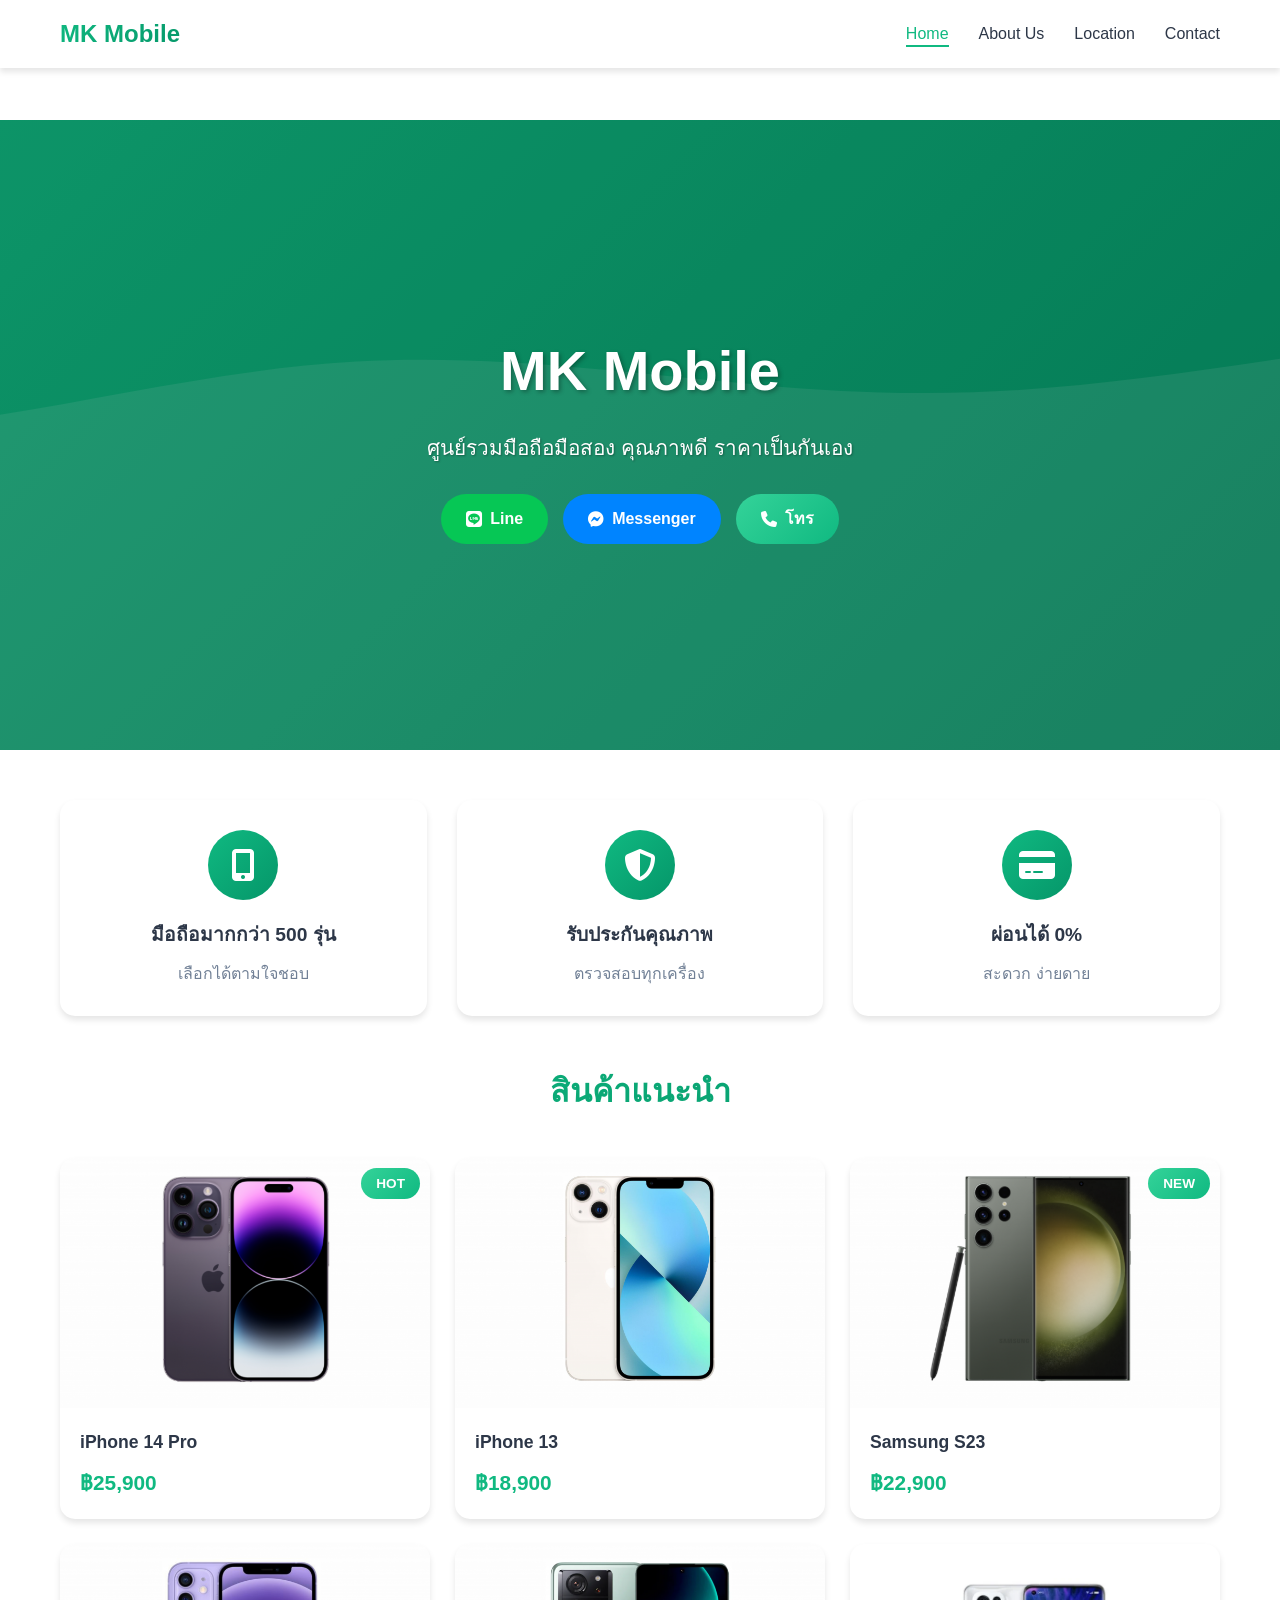
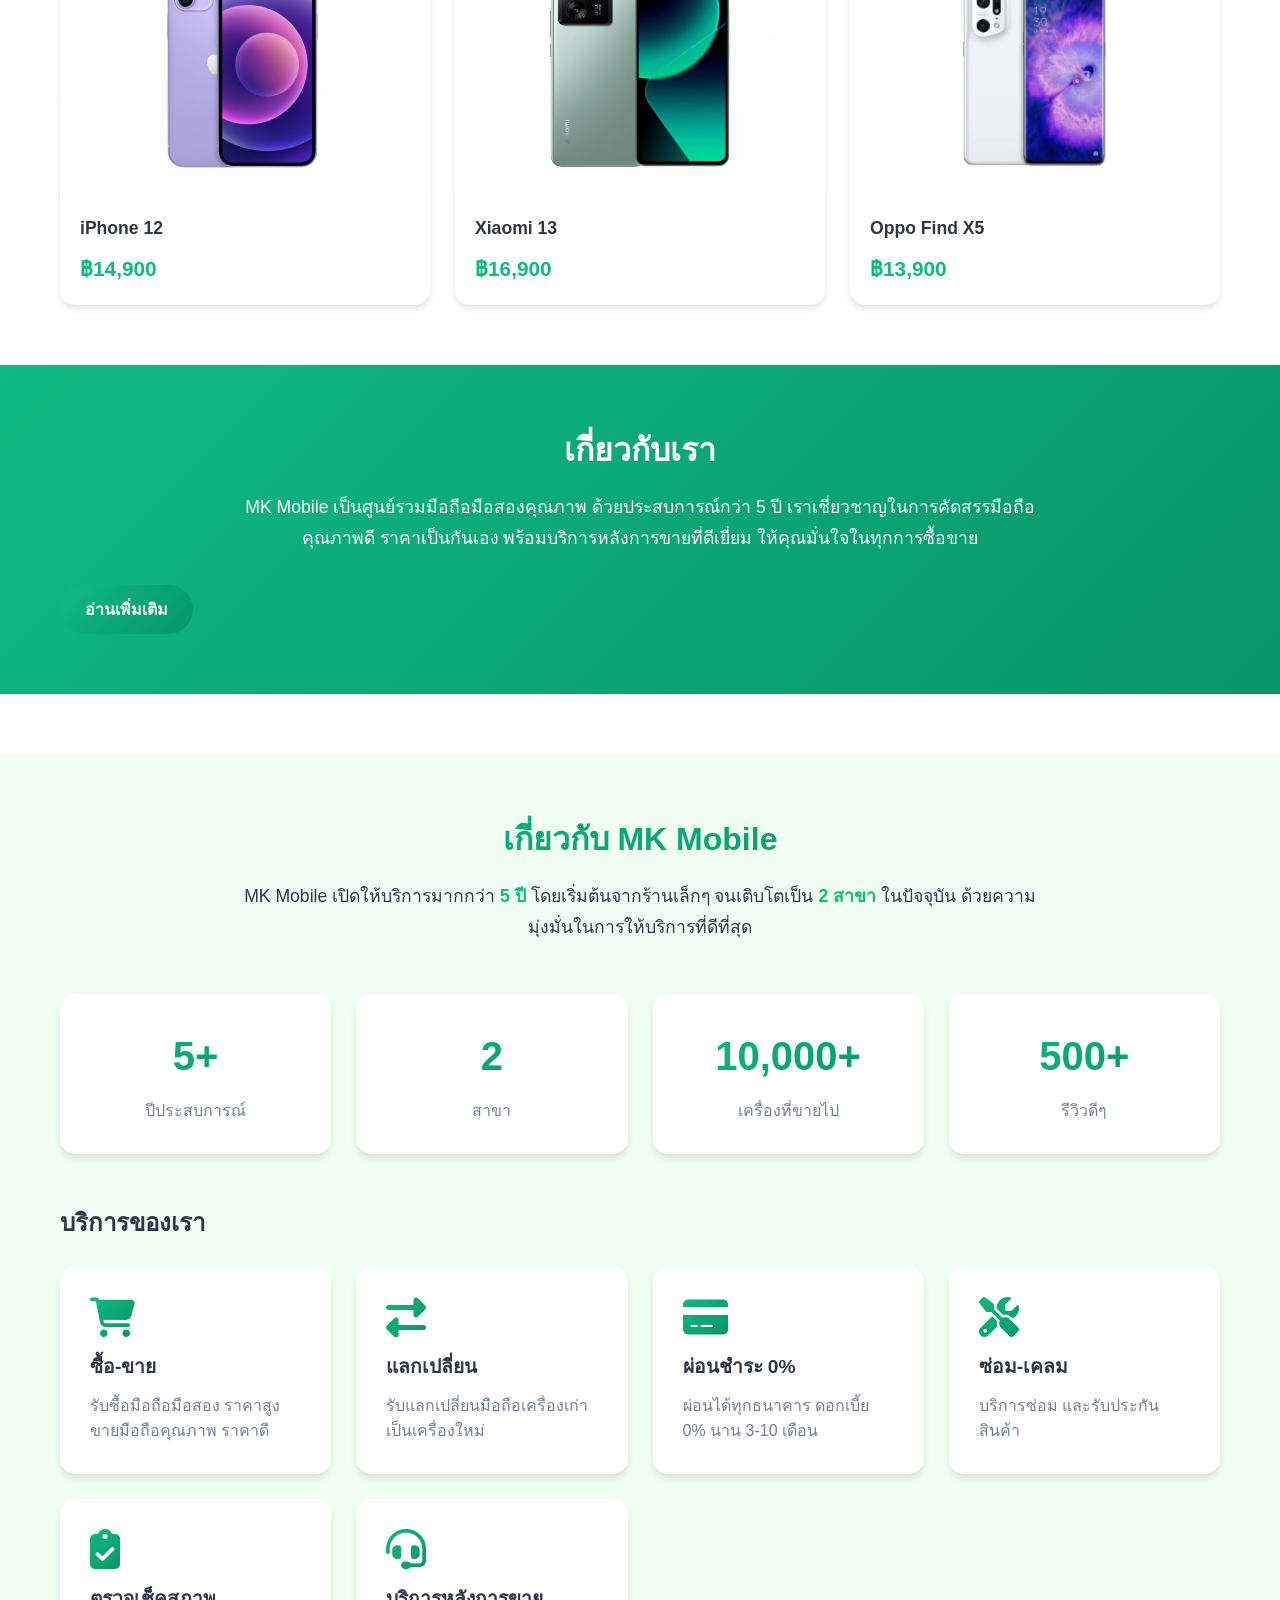
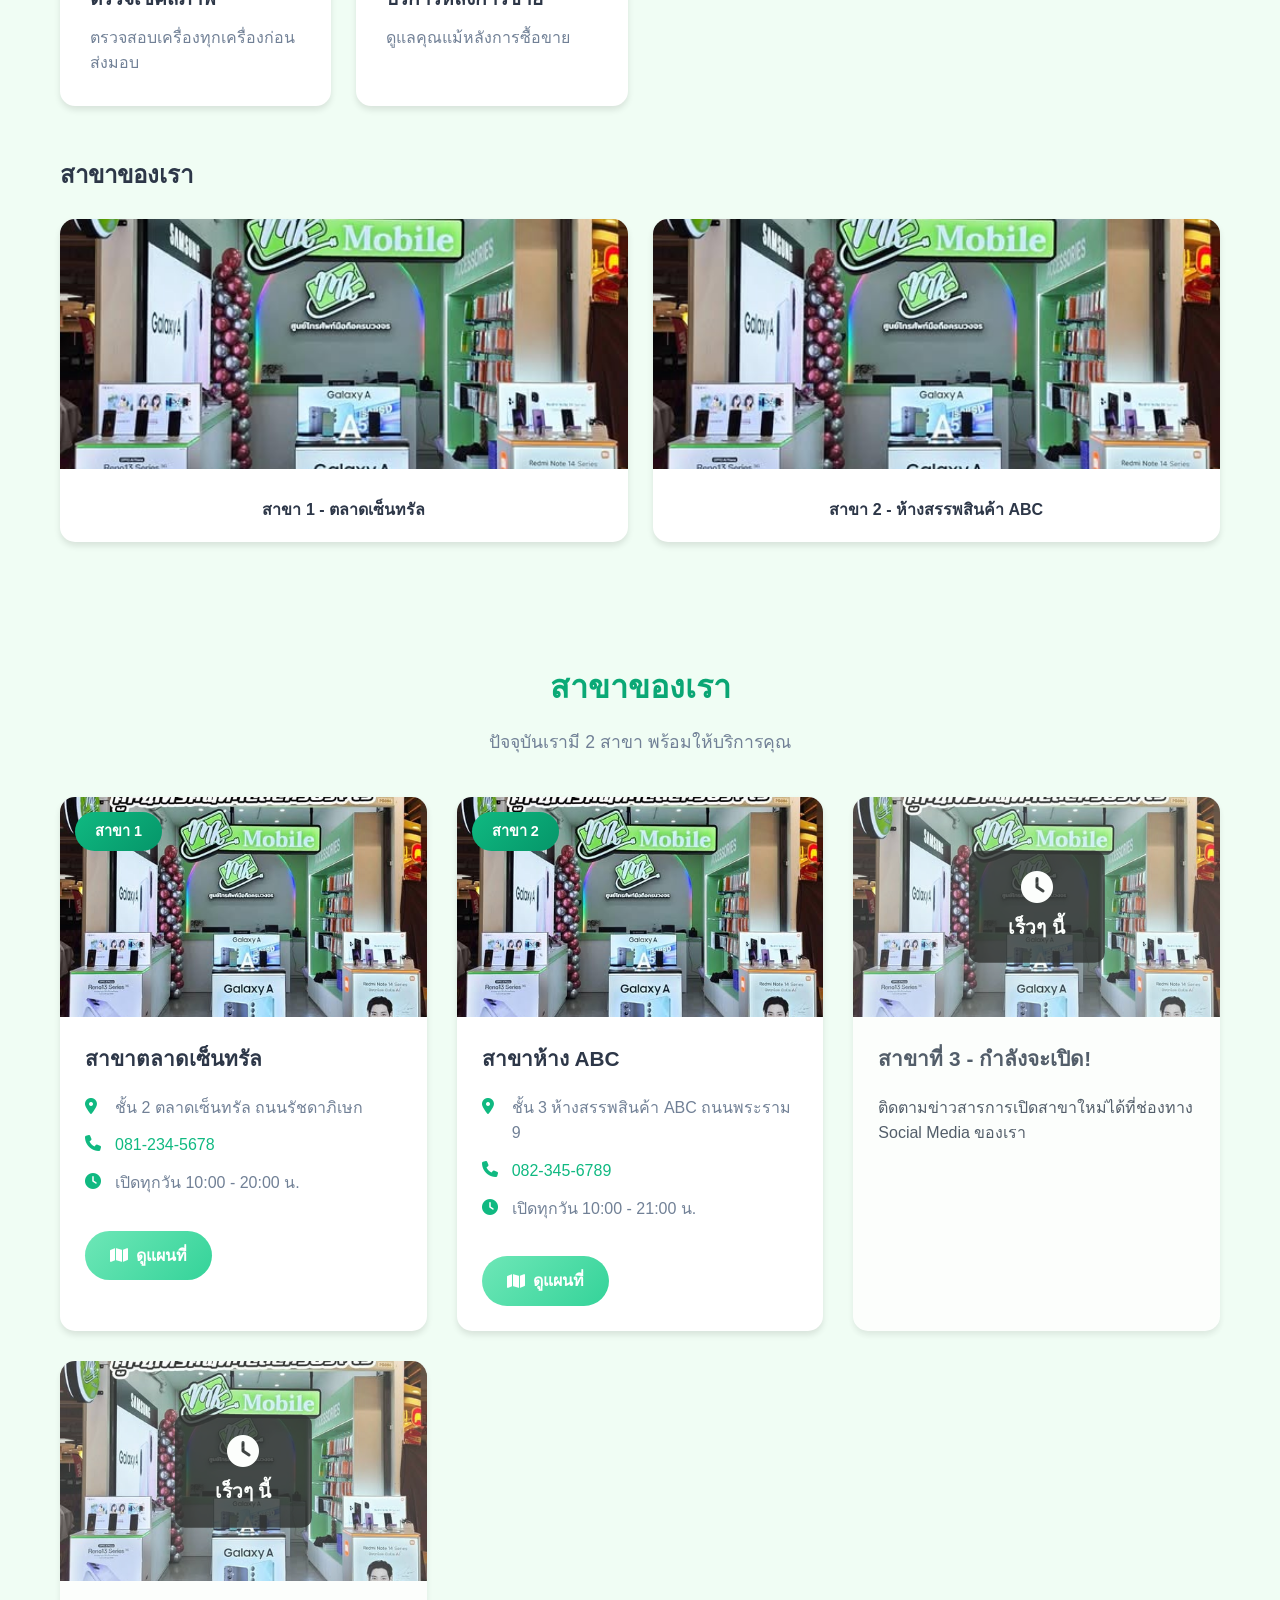
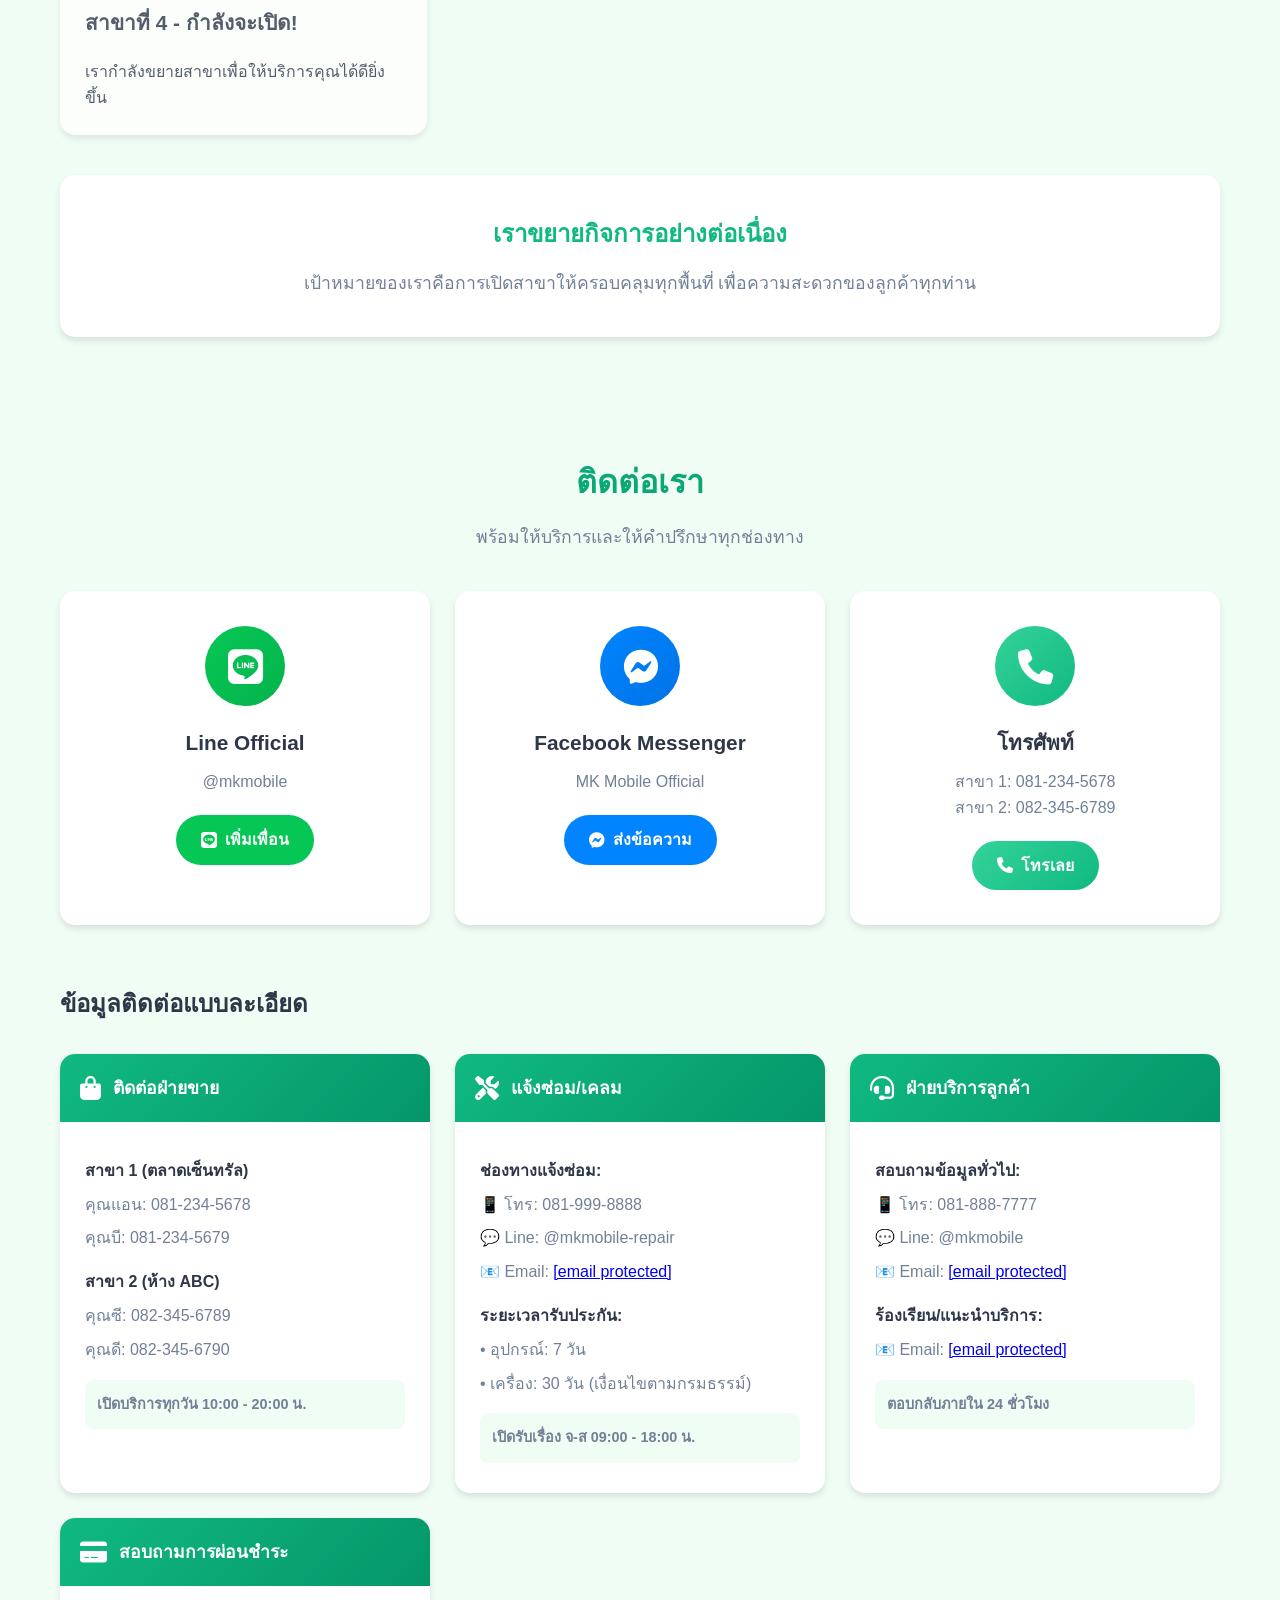
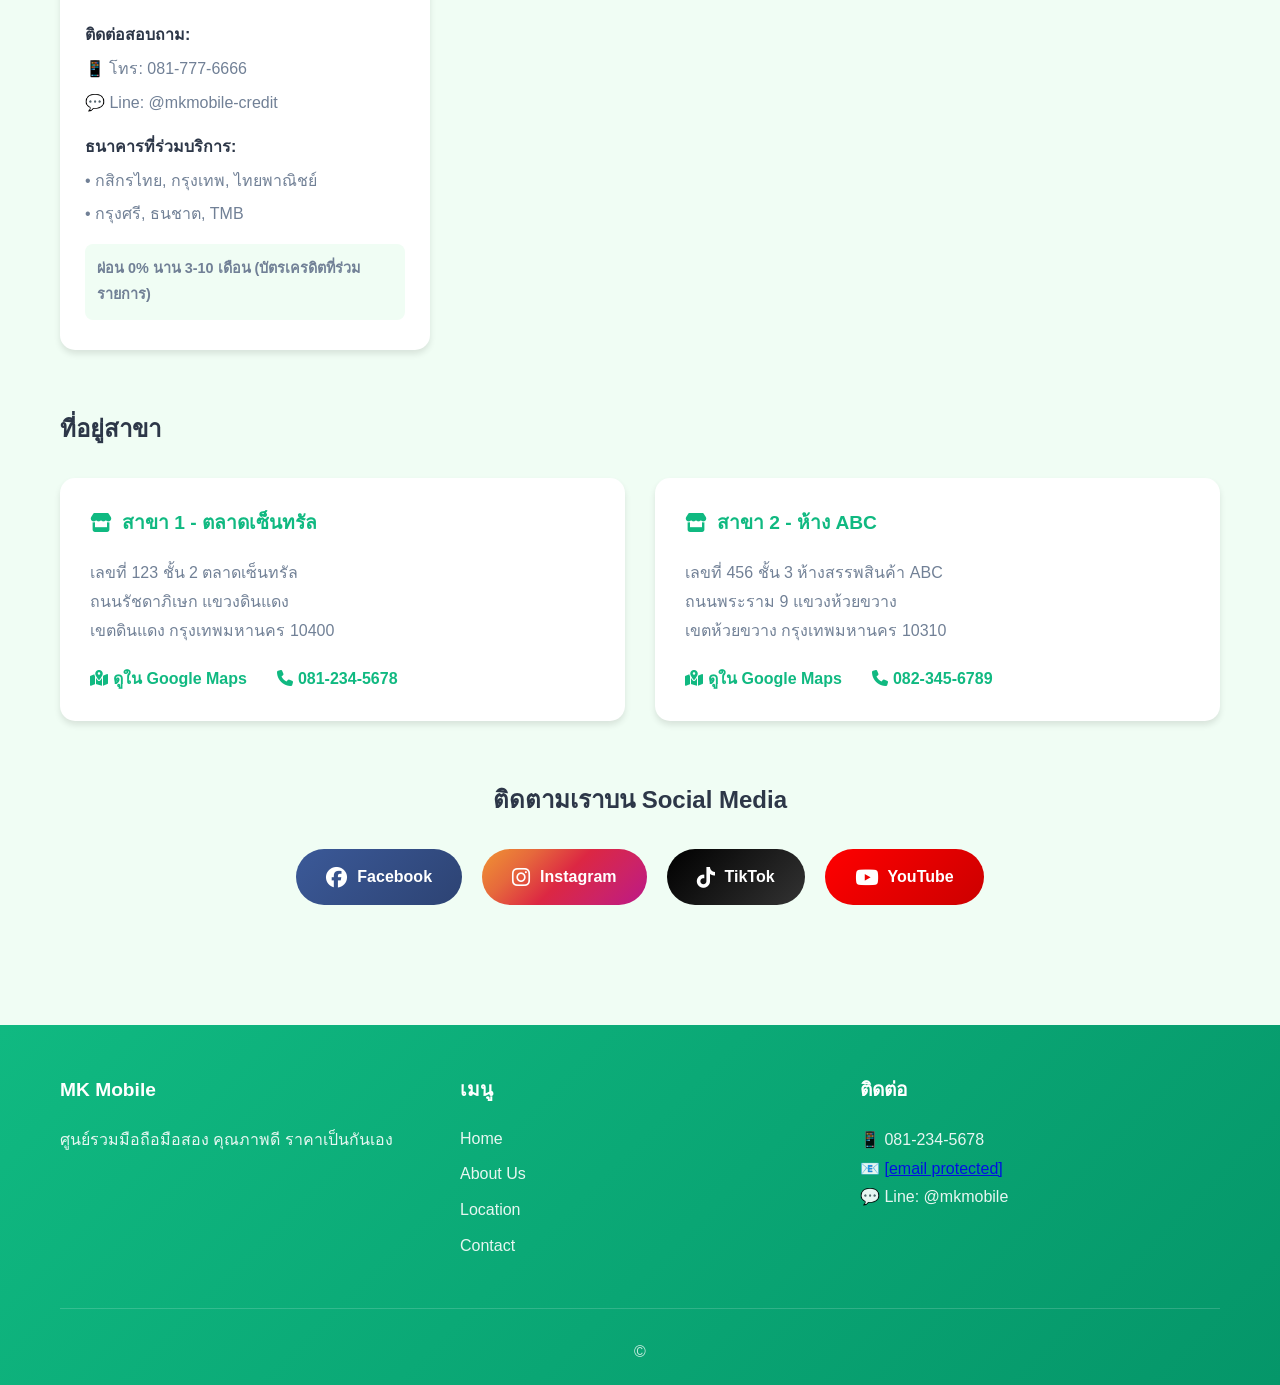
==== index.html @ 74c17a9c "2" ====
<!doctype html>
<html lang="th">
  <head>
    <meta charset="UTF-8" />
    <meta name="viewport" content="width=device-width, initial-scale=1.0" />
    <title>MK Mobile - ศูนย์รวมมือถือมือสอง</title>
    <link rel="stylesheet" href="style.css" />
    <link
      rel="stylesheet"
      href="https://cdnjs.cloudflare.com/ajax/libs/font-awesome/6.4.0/css/all.min.css"
    />
  </head>
  <body>
    <!-- Navigation -->
    <nav class="navbar">
      <div class="nav-container">
        <div class="logo">MK Mobile</div>
        <button class="nav-toggle" id="navToggle">
          <span></span>
          <span></span>
          <span></span>
        </button>
        <ul class="nav-menu" id="navMenu">
          <li><a href="#home" class="nav-link active">Home</a></li>
          <li><a href="#about" class="nav-link">About Us</a></li>
          <li><a href="#location" class="nav-link">Location</a></li>
          <li><a href="#contact" class="nav-link">Contact</a></li>
        </ul>
      </div>
    </nav>

    <!-- Home Section -->
    <section id="home" class="section home-section">
      <!-- Hero Banner -->
      <div class="hero-banner">
        <div class="hero-overlay"></div>
        <div class="hero-content">
          <h1 class="hero-title">MK Mobile</h1>
          <p class="hero-subtitle">
            ศูนย์รวมมือถือมือสอง คุณภาพดี ราคาเป็นกันเอง
          </p>
          <div class="hero-buttons">
            <a
              href="https://line.me/ti/p/~yourid"
              class="btn btn-line"
              target="_blank"
            >
              <i class="fab fa-line"></i> Line
            </a>
            <a
              href="https://m.me/yourpage"
              class="btn btn-messenger"
              target="_blank"
            >
              <i class="fab fa-facebook-messenger"></i> Messenger
            </a>
            <a href="tel:0812345678" class="btn btn-phone">
              <i class="fas fa-phone"></i> โทร
            </a>
          </div>
        </div>
      </div>

      <!-- Store Highlights -->
      <div class="container">
        <div class="store-highlights">
          <div class="highlight-card">
            <div class="highlight-icon">
              <i class="fas fa-mobile-alt"></i>
            </div>
            <h3>มือถือมากกว่า 500 รุ่น</h3>
            <p>เลือกได้ตามใจชอบ</p>
          </div>
          <div class="highlight-card">
            <div class="highlight-icon">
              <i class="fas fa-shield-alt"></i>
            </div>
            <h3>รับประกันคุณภาพ</h3>
            <p>ตรวจสอบทุกเครื่อง</p>
          </div>
          <div class="highlight-card">
            <div class="highlight-icon">
              <i class="fas fa-credit-card"></i>
            </div>
            <h3>ผ่อนได้ 0%</h3>
            <p>สะดวก ง่ายดาย</p>
          </div>
        </div>
      </div>

      <!-- Products Showcase -->
      <div class="container">
        <h2 class="section-title">สินค้าแนะนำ</h2>
        <div class="products-grid">
          <div class="product-card">
            <div class="product-image">
              <img src="./img/14pro.png" alt="iPhone 14 Pro" />
              <span class="product-badge">HOT</span>
            </div>
            <div class="product-info">
              <h3>iPhone 14 Pro</h3>
              <p class="product-price">฿25,900</p>
            </div>
          </div>
          <div class="product-card">
            <div class="product-image">
              <img src="./img/iphone13.png" alt="iPhone 13" />
            </div>
            <div class="product-info">
              <h3>iPhone 13</h3>
              <p class="product-price">฿18,900</p>
            </div>
          </div>
          <div class="product-card">
            <div class="product-image">
              <img src="./img/s23.png" alt="Samsung S23" />
              <span class="product-badge">NEW</span>
            </div>
            <div class="product-info">
              <h3>Samsung S23</h3>
              <p class="product-price">฿22,900</p>
            </div>
          </div>
          <div class="product-card">
            <div class="product-image">
              <img src="./img/iphone12.png" alt="iPhone 12" />
            </div>
            <div class="product-info">
              <h3>iPhone 12</h3>
              <p class="product-price">฿14,900</p>
            </div>
          </div>
          <div class="product-card">
            <div class="product-image">
              <img src="./img/x13.png" alt="Xiaomi 13" />
            </div>
            <div class="product-info">
              <h3>Xiaomi 13</h3>
              <p class="product-price">฿16,900</p>
            </div>
          </div>
          <div class="product-card">
            <div class="product-image">
              <img src="./img/oppo.jpg" alt="Oppo Find X5" />
            </div>
            <div class="product-info">
              <h3>Oppo Find X5</h3>
              <p class="product-price">฿13,900</p>
            </div>
          </div>
        </div>
      </div>

      <!-- About Preview -->
      <div class="about-preview">
        <div class="container">
          <h2 class="section-title">เกี่ยวกับเรา</h2>
          <p class="about-preview-text">
            MK Mobile เป็นศูนย์รวมมือถือมือสองคุณภาพ ด้วยประสบการณ์กว่า 5 ปี
            เราเชี่ยวชาญในการคัดสรรมือถือคุณภาพดี ราคาเป็นกันเอง
            พร้อมบริการหลังการขายที่ดีเยี่ยม ให้คุณมั่นใจในทุกการซื้อขาย
          </p>
          <a href="#about" class="btn btn-primary">อ่านเพิ่มเติม</a>
        </div>
      </div>
    </section>

    <!-- About Us Section -->
    <section id="about" class="section about-section">
      <div class="container">
        <h2 class="section-title">เกี่ยวกับ MK Mobile</h2>

        <div class="about-intro">
          <p>
            MK Mobile เปิดให้บริการมากกว่า
            <strong>5 ปี</strong> โดยเริ่มต้นจากร้านเล็กๆ จนเติบโตเป็น
            <strong>2 สาขา</strong> ในปัจจุบัน
            ด้วยความมุ่งมั่นในการให้บริการที่ดีที่สุด
          </p>
        </div>

        <div class="stats-grid">
          <div class="stat-card">
            <div class="stat-number">5+</div>
            <div class="stat-label">ปีประสบการณ์</div>
          </div>
          <div class="stat-card">
            <div class="stat-number">2</div>
            <div class="stat-label">สาขา</div>
          </div>
          <div class="stat-card">
            <div class="stat-number">10,000+</div>
            <div class="stat-label">เครื่องที่ขายไป</div>
          </div>
          <div class="stat-card">
            <div class="stat-number">500+</div>
            <div class="stat-label">รีวิวดีๆ</div>
          </div>
        </div>

        <div class="services-section">
          <h3 class="subsection-title">บริการของเรา</h3>
          <div class="services-grid">
            <div class="service-card">
              <i class="fas fa-shopping-cart"></i>
              <h4>ซื้อ-ขาย</h4>
              <p>รับซื้อมือถือมือสอง ราคาสูง ขายมือถือคุณภาพ ราคาดี</p>
            </div>
            <div class="service-card">
              <i class="fas fa-exchange-alt"></i>
              <h4>แลกเปลี่ยน</h4>
              <p>รับแลกเปลี่ยนมือถือเครื่องเก่า เป็นเครื่องใหม่</p>
            </div>
            <div class="service-card">
              <i class="fas fa-credit-card"></i>
              <h4>ผ่อนชำระ 0%</h4>
              <p>ผ่อนได้ทุกธนาคาร ดอกเบี้ย 0% นาน 3-10 เดือน</p>
            </div>
            <div class="service-card">
              <i class="fas fa-tools"></i>
              <h4>ซ่อม-เคลม</h4>
              <p>บริการซ่อม และรับประกันสินค้า</p>
            </div>
            <div class="service-card">
              <i class="fas fa-clipboard-check"></i>
              <h4>ตรวจเช็คสภาพ</h4>
              <p>ตรวจสอบเครื่องทุกเครื่องก่อนส่งมอบ</p>
            </div>
            <div class="service-card">
              <i class="fas fa-headset"></i>
              <h4>บริการหลังการขาย</h4>
              <p>ดูแลคุณแม้หลังการซื้อขาย</p>
            </div>
          </div>
        </div>

        <div class="branch-preview">
          <h3 class="subsection-title">สาขาของเรา</h3>
          <div class="branch-images">
            <div class="branch-image-card">
              <img src="./img/shop1.jpg" alt="สาขา 1" />
              <p>สาขา 1 - ตลาดเซ็นทรัล</p>
            </div>
            <div class="branch-image-card">
              <img src="./img/shop1.jpg" alt="สาขา 2" />
              <p>สาขา 2 - ห้างสรรพสินค้า ABC</p>
            </div>
          </div>
        </div>
      </div>
    </section>

    <!-- Location Section -->
    <section id="location" class="section location-section">
      <div class="container">
        <h2 class="section-title">สาขาของเรา</h2>
        <p class="section-subtitle">ปัจจุบันเรามี 2 สาขา พร้อมให้บริการคุณ</p>

        <div class="locations-grid">
          <!-- Branch 1 -->
          <div class="location-card">
            <div class="location-image">
              <img src="./img/shop1.jpg" alt="สาขา 1" />
              <div class="location-badge">สาขา 1</div>
            </div>
            <div class="location-info">
              <h3>สาขาตลาดเซ็นทรัล</h3>
              <div class="location-details">
                <div class="detail-item">
                  <i class="fas fa-map-marker-alt"></i>
                  <span>ชั้น 2 ตลาดเซ็นทรัล ถนนรัชดาภิเษก</span>
                </div>
                <div class="detail-item">
                  <i class="fas fa-phone"></i>
                  <a href="tel:0812345678">081-234-5678</a>
                </div>
                <div class="detail-item">
                  <i class="fas fa-clock"></i>
                  <span>เปิดทุกวัน 10:00 - 20:00 น.</span>
                </div>
              </div>
              <a
                href="https://maps.google.com/?q=13.7563,100.5018"
                target="_blank"
                class="btn btn-map"
              >
                <i class="fas fa-map"></i> ดูแผนที่
              </a>
            </div>
          </div>

          <!-- Branch 2 -->
          <div class="location-card">
            <div class="location-image">
              <img src="./img/shop1.jpg" alt="สาขา 2" />
              <div class="location-badge">สาขา 2</div>
            </div>
            <div class="location-info">
              <h3>สาขาห้าง ABC</h3>
              <div class="location-details">
                <div class="detail-item">
                  <i class="fas fa-map-marker-alt"></i>
                  <span>ชั้น 3 ห้างสรรพสินค้า ABC ถนนพระราม 9</span>
                </div>
                <div class="detail-item">
                  <i class="fas fa-phone"></i>
                  <a href="tel:0823456789">082-345-6789</a>
                </div>
                <div class="detail-item">
                  <i class="fas fa-clock"></i>
                  <span>เปิดทุกวัน 10:00 - 21:00 น.</span>
                </div>
              </div>
              <a
                href="https://maps.google.com/?q=13.7563,100.5618"
                target="_blank"
                class="btn btn-map"
              >
                <i class="fas fa-map"></i> ดูแผนที่
              </a>
            </div>
          </div>

          <!-- Coming Soon Branches -->
          <div class="location-card coming-soon">
            <div class="location-image">
              <img src="./img/shop1.jpg" alt="สาขา 3" />
              <div class="coming-soon-badge">
                <i class="fas fa-clock"></i>
                <span>เร็วๆ นี้</span>
              </div>
            </div>
            <div class="location-info">
              <h3>สาขาที่ 3 - กำลังจะเปิด!</h3>
              <p>
                ติดตามข่าวสารการเปิดสาขาใหม่ได้ที่ช่องทาง Social Media ของเรา
              </p>
            </div>
          </div>

          <div class="location-card coming-soon">
            <div class="location-image">
              <img src="./img/shop1.jpg" alt="สาขา 4" />
              <div class="coming-soon-badge">
                <i class="fas fa-clock"></i>
                <span>เร็วๆ นี้</span>
              </div>
            </div>
            <div class="location-info">
              <h3>สาขาที่ 4 - กำลังจะเปิด!</h3>
              <p>เรากำลังขยายสาขาเพื่อให้บริการคุณได้ดียิ่งขึ้น</p>
            </div>
          </div>
        </div>

        <div class="expansion-info">
          <h3>เราขยายกิจการอย่างต่อเนื่อง</h3>
          <p>
            เป้าหมายของเราคือการเปิดสาขาให้ครอบคลุมทุกพื้นที่
            เพื่อความสะดวกของลูกค้าทุกท่าน
          </p>
        </div>
      </div>
    </section>

    <!-- Contact Section -->
    <section id="contact" class="section contact-section">
      <div class="container">
        <h2 class="section-title">ติดต่อเรา</h2>
        <p class="section-subtitle">พร้อมให้บริการและให้คำปรึกษาทุกช่องทาง</p>

        <!-- Main Contact Methods -->
        <div class="contact-methods">
          <div class="contact-card">
            <div class="contact-icon line-color">
              <i class="fab fa-line"></i>
            </div>
            <h3>Line Official</h3>
            <p>@mkmobile</p>
            <a
              href="https://line.me/ti/p/~yourid"
              target="_blank"
              class="btn btn-line"
            >
              <i class="fab fa-line"></i> เพิ่มเพื่อน
            </a>
          </div>

          <div class="contact-card">
            <div class="contact-icon messenger-color">
              <i class="fab fa-facebook-messenger"></i>
            </div>
            <h3>Facebook Messenger</h3>
            <p>MK Mobile Official</p>
            <a
              href="https://m.me/yourpage"
              target="_blank"
              class="btn btn-messenger"
            >
              <i class="fab fa-facebook-messenger"></i> ส่งข้อความ
            </a>
          </div>

          <div class="contact-card">
            <div class="contact-icon phone-color">
              <i class="fas fa-phone"></i>
            </div>
            <h3>โทรศัพท์</h3>
            <p>สาขา 1: 081-234-5678<br />สาขา 2: 082-345-6789</p>
            <a href="tel:0812345678" class="btn btn-phone">
              <i class="fas fa-phone"></i> โทรเลย
            </a>
          </div>
        </div>

        <!-- Detailed Contact Info -->
        <div class="contact-details-section">
          <h3 class="subsection-title">ข้อมูลติดต่อแบบละเอียด</h3>

          <div class="contact-info-grid">
            <!-- Sales Contact -->
            <div class="info-card">
              <div class="info-header">
                <i class="fas fa-shopping-bag"></i>
                <h4>ติดต่อฝ่ายขาย</h4>
              </div>
              <div class="info-content">
                <p><strong>สาขา 1 (ตลาดเซ็นทรัล)</strong></p>
                <p>คุณแอน: 081-234-5678</p>
                <p>คุณบี: 081-234-5679</p>
                <p class="mt-2"><strong>สาขา 2 (ห้าง ABC)</strong></p>
                <p>คุณซี: 082-345-6789</p>
                <p>คุณดี: 082-345-6790</p>
                <p class="info-note">เปิดบริการทุกวัน 10:00 - 20:00 น.</p>
              </div>
            </div>

            <!-- Repair Service -->
            <div class="info-card">
              <div class="info-header">
                <i class="fas fa-tools"></i>
                <h4>แจ้งซ่อม/เคลม</h4>
              </div>
              <div class="info-content">
                <p><strong>ช่องทางแจ้งซ่อม:</strong></p>
                <p>📱 โทร: 081-999-8888</p>
                <p>💬 Line: @mkmobile-repair</p>
                <p>
                  📧 Email:
                  <a
                    href="/cdn-cgi/l/email-protection"
                    class="__cf_email__"
                    data-cfemail="2f5d4a5f4e465d6f424442404d46434a014c4042"
                    >[email&#160;protected]</a
                  >
                </p>
                <p class="mt-2"><strong>ระยะเวลารับประกัน:</strong></p>
                <p>• อุปกรณ์: 7 วัน</p>
                <p>• เครื่อง: 30 วัน (เงื่อนไขตามกรมธรรม์)</p>
                <p class="info-note">เปิดรับเรื่อง จ-ส 09:00 - 18:00 น.</p>
              </div>
            </div>

            <!-- Customer Service -->
            <div class="info-card">
              <div class="info-header">
                <i class="fas fa-headset"></i>
                <h4>ฝ่ายบริการลูกค้า</h4>
              </div>
              <div class="info-content">
                <p><strong>สอบถามข้อมูลทั่วไป:</strong></p>
                <p>📱 โทร: 081-888-7777</p>
                <p>💬 Line: @mkmobile</p>
                <p>
                  📧 Email:
                  <a
                    href="/cdn-cgi/l/email-protection"
                    class="__cf_email__"
                    data-cfemail="83eaede5ecc3eee8eeece1eaefe6ade0ecee"
                    >[email&#160;protected]</a
                  >
                </p>
                <p class="mt-2"><strong>ร้องเรียน/แนะนำบริการ:</strong></p>
                <p>
                  📧 Email:
                  <a
                    href="/cdn-cgi/l/email-protection"
                    class="__cf_email__"
                    data-cfemail="6c0a0909080e0d0f072c010701030e050009420f0301"
                    >[email&#160;protected]</a
                  >
                </p>
                <p class="info-note">ตอบกลับภายใน 24 ชั่วโมง</p>
              </div>
            </div>

            <!-- Installment Info -->
            <div class="info-card">
              <div class="info-header">
                <i class="fas fa-credit-card"></i>
                <h4>สอบถามการผ่อนชำระ</h4>
              </div>
              <div class="info-content">
                <p><strong>ติดต่อสอบถาม:</strong></p>
                <p>📱 โทร: 081-777-6666</p>
                <p>💬 Line: @mkmobile-credit</p>
                <p class="mt-2"><strong>ธนาคารที่ร่วมบริการ:</strong></p>
                <p>• กสิกรไทย, กรุงเทพ, ไทยพาณิชย์</p>
                <p>• กรุงศรี, ธนชาต, TMB</p>
                <p class="info-note">
                  ผ่อน 0% นาน 3-10 เดือน (บัตรเครดิตที่ร่วมรายการ)
                </p>
              </div>
            </div>
          </div>
        </div>

        <!-- Physical Address -->
        <div class="address-section">
          <h3 class="subsection-title">ที่อยู่สาขา</h3>
          <div class="address-grid">
            <div class="address-card">
              <h4><i class="fas fa-store"></i> สาขา 1 - ตลาดเซ็นทรัล</h4>
              <p class="address-text">
                เลขที่ 123 ชั้น 2 ตลาดเซ็นทรัล<br />
                ถนนรัชดาภิเษก แขวงดินแดง<br />
                เขตดินแดง กรุงเทพมหานคร 10400
              </p>
              <div class="address-links">
                <a
                  href="https://maps.google.com/?q=13.7563,100.5018"
                  target="_blank"
                  class="btn-link"
                >
                  <i class="fas fa-map-marked-alt"></i> ดูใน Google Maps
                </a>
                <a href="tel:0812345678" class="btn-link">
                  <i class="fas fa-phone"></i> 081-234-5678
                </a>
              </div>
            </div>

            <div class="address-card">
              <h4><i class="fas fa-store"></i> สาขา 2 - ห้าง ABC</h4>
              <p class="address-text">
                เลขที่ 456 ชั้น 3 ห้างสรรพสินค้า ABC<br />
                ถนนพระราม 9 แขวงห้วยขวาง<br />
                เขตห้วยขวาง กรุงเทพมหานคร 10310
              </p>
              <div class="address-links">
                <a
                  href="https://maps.google.com/?q=13.7563,100.5618"
                  target="_blank"
                  class="btn-link"
                >
                  <i class="fas fa-map-marked-alt"></i> ดูใน Google Maps
                </a>
                <a href="tel:0823456789" class="btn-link">
                  <i class="fas fa-phone"></i> 082-345-6789
                </a>
              </div>
            </div>
          </div>
        </div>

        <!-- Social Media -->
        <div class="social-section">
          <h3 class="subsection-title">ติดตามเราบน Social Media</h3>
          <div class="social-links">
            <a href="#" class="social-btn facebook">
              <i class="fab fa-facebook"></i>
              <span>Facebook</span>
            </a>
            <a href="#" class="social-btn instagram">
              <i class="fab fa-instagram"></i>
              <span>Instagram</span>
            </a>
            <a href="#" class="social-btn tiktok">
              <i class="fab fa-tiktok"></i>
              <span>TikTok</span>
            </a>
            <a href="#" class="social-btn youtube">
              <i class="fab fa-youtube"></i>
              <span>YouTube</span>
            </a>
          </div>
        </div>
      </div>
    </section>

    <!-- Footer -->
    <footer class="footer">
      <div class="container">
        <div class="footer-content">
          <div class="footer-section">
            <h4>MK Mobile</h4>
            <p>ศูนย์รวมมือถือมือสอง คุณภาพดี ราคาเป็นกันเอง</p>
          </div>
          <div class="footer-section">
            <h4>เมนู</h4>
            <ul>
              <li><a href="#home">Home</a></li>
              <li><a href="#about">About Us</a></li>
              <li><a href="#location">Location</a></li>
              <li><a href="#contact">Contact</a></li>
            </ul>
          </div>
          <div class="footer-section">
            <h4>ติดต่อ</h4>
            <p>📱 081-234-5678</p>
            <p>
              📧
              <a
                href="/cdn-cgi/l/email-protection"
                class="__cf_email__"
                data-cfemail="e980878f86a9848284868b80858cc78a8684"
                >[email&#160;protected]</a
              >
            </p>
            <p>💬 Line: @mkmobile</p>
          </div>
        </div>
        <div class="footer-bottom">
          <p>&copy</p>
        </div>
      </div>
    </footer>
  </body>
</html>
---- style.css ----
/* Reset and Base Styles */
* {
    margin: 0;
    padding: 0;
    box-sizing: border-box;
}

:root {
    --primary-color: #10b981;
    --secondary-color: #34d399;
    --accent-color: #059669;
    --text-dark: #2d3748;
    --text-light: #718096;
    --bg-light: #f0fdf4;
    --white: #ffffff;
    --shadow: 0 4px 6px rgba(0, 0, 0, 0.1);
    --shadow-lg: 0 10px 25px rgba(0, 0, 0, 0.15);
    --gradient-1: linear-gradient(135deg, #10b981 0%, #059669 100%);
    --gradient-2: linear-gradient(135deg, #34d399 0%, #10b981 100%);
    --gradient-3: linear-gradient(135deg, #6ee7b7 0%, #34d399 100%);
}

body {
    font-family: 'Segoe UI', Tahoma, Geneva, Verdana, sans-serif;
    line-height: 1.6;
    color: var(--text-dark);
    overflow-x: hidden;
}

html {
    scroll-behavior: smooth;
}

.container {
    max-width: 1200px;
    margin: 0 auto;
    padding: 0 20px;
}

.section {
    padding: 60px 0;
}

.section-title {
    font-size: 2rem;
    font-weight: 700;
    text-align: center;
    margin-bottom: 15px;
    background: var(--gradient-1);
    -webkit-background-clip: text;
    -webkit-text-fill-color: transparent;
    background-clip: text;
}

.section-subtitle {
    text-align: center;
    color: var(--text-light);
    margin-bottom: 40px;
    font-size: 1.1rem;
}

.subsection-title {
    font-size: 1.5rem;
    font-weight: 600;
    margin: 40px 0 25px;
    color: var(--text-dark);
}

/* Navigation */
.navbar {
    position: fixed;
    top: 0;
    left: 0;
    right: 0;
    background: var(--white);
    box-shadow: var(--shadow);
    z-index: 1000;
}

.nav-container {
    max-width: 1200px;
    margin: 0 auto;
    padding: 15px 20px;
    display: flex;
    justify-content: space-between;
    align-items: center;
}

.logo {
    font-size: 1.5rem;
    font-weight: 700;
    background: var(--gradient-1);
    -webkit-background-clip: text;
    -webkit-text-fill-color: transparent;
    background-clip: text;
}

.nav-menu {
    display: flex;
    list-style: none;
    gap: 30px;
}

.nav-link {
    text-decoration: none;
    color: var(--text-dark);
    font-weight: 500;
    transition: color 0.3s;
    position: relative;
}

.nav-link::after {
    content: '';
    position: absolute;
    bottom: -5px;
    left: 0;
    width: 0;
    height: 2px;
    background: var(--primary-color);
    transition: width 0.3s;
}

.nav-link:hover,
.nav-link.active {
    color: var(--primary-color);
}

.nav-link:hover::after,
.nav-link.active::after {
    width: 100%;
}

.nav-toggle {
    display: none;
    flex-direction: column;
    gap: 5px;
    background: none;
    border: none;
    cursor: pointer;
}

.nav-toggle span {
    width: 25px;
    height: 3px;
    background: var(--text-dark);
    border-radius: 3px;
    transition: 0.3s;
}

/* Hero Section */
.hero-banner {
    position: relative;
    height: 70vh;
    min-height: 500px;
    background: var(--gradient-1);
    display: flex;
    align-items: center;
    justify-content: center;
    margin-top: 60px;
    overflow: hidden;
}

.hero-banner::before {
    content: '';
    position: absolute;
    top: 0;
    left: 0;
    right: 0;
    bottom: 0;
    background: url('data:image/svg+xml,<svg xmlns="http://www.w3.org/2000/svg" viewBox="0 0 1440 320"><path fill="rgba(255,255,255,0.1)" d="M0,96L48,112C96,128,192,160,288,160C384,160,480,128,576,122.7C672,117,768,139,864,138.7C960,139,1056,117,1152,106.7C1248,96,1344,96,1392,96L1440,96L1440,320L1392,320C1344,320,1248,320,1152,320C1056,320,960,320,864,320C768,320,672,320,576,320C480,320,384,320,288,320C192,320,96,320,48,320L0,320Z"></path></svg>');
    background-size: cover;
    background-position: bottom;
}

.hero-overlay {
    position: absolute;
    top: 0;
    left: 0;
    right: 0;
    bottom: 0;
    background: rgba(0, 0, 0, 0.2);
}

.hero-content {
    position: relative;
    z-index: 1;
    text-align: center;
    color: var(--white);
    padding: 20px;
}

.hero-title {
    font-size: 3.5rem;
    font-weight: 800;
    margin-bottom: 15px;
    text-shadow: 2px 2px 4px rgba(0, 0, 0, 0.3);
    animation: fadeInUp 0.8s ease-out;
}

.hero-subtitle {
    font-size: 1.3rem;
    margin-bottom: 30px;
    text-shadow: 1px 1px 2px rgba(0, 0, 0, 0.3);
    animation: fadeInUp 0.8s ease-out 0.2s backwards;
}

.hero-buttons {
    display: flex;
    gap: 15px;
    justify-content: center;
    flex-wrap: wrap;
    animation: fadeInUp 0.8s ease-out 0.4s backwards;
}

@keyframes fadeInUp {
    from {
        opacity: 0;
        transform: translateY(30px);
    }
    to {
        opacity: 1;
        transform: translateY(0);
    }
}

/* Buttons */
.btn {
    display: inline-flex;
    align-items: center;
    gap: 8px;
    padding: 12px 25px;
    border-radius: 25px;
    text-decoration: none;
    font-weight: 600;
    transition: all 0.3s;
    border: none;
    cursor: pointer;
    font-size: 1rem;
}

.btn-primary {
    background: var(--gradient-1);
    color: var(--white);
}

.btn-primary:hover {
    transform: translateY(-2px);
    box-shadow: var(--shadow-lg);
}

.btn-line {
    background: #06c755;
    color: var(--white);
}

.btn-line:hover {
    background: #05b34c;
    transform: translateY(-2px);
}

.btn-messenger {
    background: #0084ff;
    color: var(--white);
}

.btn-messenger:hover {
    background: #0073e6;
    transform: translateY(-2px);
}

.btn-phone {
    background: var(--gradient-2);
    color: var(--white);
}

.btn-phone:hover {
    transform: translateY(-2px);
    box-shadow: var(--shadow-lg);
}

.btn-map {
    background: var(--gradient-3);
    color: var(--white);
    margin-top: 15px;
}

.btn-map:hover {
    transform: translateY(-2px);
    box-shadow: var(--shadow-lg);
}

.btn-link {
    color: var(--primary-color);
    text-decoration: none;
    font-weight: 600;
    display: inline-flex;
    align-items: center;
    gap: 5px;
    margin-right: 15px;
    transition: color 0.3s;
}

.btn-link:hover {
    color: var(--secondary-color);
}

/* Store Highlights */
.store-highlights {
    display: grid;
    grid-template-columns: repeat(auto-fit, minmax(250px, 1fr));
    gap: 30px;
    margin: 50px 0;
}

.highlight-card {
    background: var(--white);
    padding: 30px;
    border-radius: 15px;
    text-align: center;
    box-shadow: var(--shadow);
    transition: transform 0.3s, box-shadow 0.3s;
}

.highlight-card:hover {
    transform: translateY(-5px);
    box-shadow: var(--shadow-lg);
}

.highlight-icon {
    width: 70px;
    height: 70px;
    background: var(--gradient-1);
    border-radius: 50%;
    display: flex;
    align-items: center;
    justify-content: center;
    margin: 0 auto 20px;
}

.highlight-icon i {
    font-size: 2rem;
    color: var(--white);
}

.highlight-card h3 {
    font-size: 1.2rem;
    margin-bottom: 10px;
    color: var(--text-dark);
}

.highlight-card p {
    color: var(--text-light);
}

/* Products Grid */
.products-grid {
    display: grid;
    grid-template-columns: repeat(auto-fill, minmax(280px, 1fr));
    gap: 25px;
    margin: 40px 0;
}

.product-card {
    background: var(--white);
    border-radius: 15px;
    overflow: hidden;
    box-shadow: var(--shadow);
    transition: transform 0.3s, box-shadow 0.3s;
}

.product-card:hover {
    transform: translateY(-5px);
    box-shadow: var(--shadow-lg);
}

.product-image {
    position: relative;
    overflow: hidden;
    height: 250px;
}

.product-image img {
    width: 100%;
    height: 100%;
    object-fit: cover;
    transition: transform 0.3s;
}

.product-card:hover .product-image img {
    transform: scale(1.1);
}

.product-badge {
    position: absolute;
    top: 10px;
    right: 10px;
    background: var(--gradient-2);
    color: var(--white);
    padding: 5px 15px;
    border-radius: 20px;
    font-size: 0.85rem;
    font-weight: 600;
}

.product-info {
    padding: 20px;
}

.product-info h3 {
    font-size: 1.1rem;
    margin-bottom: 10px;
    color: var(--text-dark);
}

.product-price {
    font-size: 1.3rem;
    font-weight: 700;
    color: var(--primary-color);
}

/* About Preview */
.about-preview {
    background: var(--gradient-1);
    color: var(--white);
    padding: 60px 0;
    margin-top: 60px;
}

.about-preview .section-title {
    color: var(--white);
    -webkit-text-fill-color: var(--white);
}

.about-preview-text {
    max-width: 800px;
    margin: 0 auto 30px;
    text-align: center;
    font-size: 1.1rem;
    line-height: 1.8;
}

/* About Section */
.about-section {
    background: var(--bg-light);
}

.about-intro {
    max-width: 800px;
    margin: 0 auto 50px;
    text-align: center;
    font-size: 1.1rem;
    line-height: 1.8;
    color: var(--text-dark);
}

.about-intro strong {
    color: var(--primary-color);
    font-weight: 700;
}

/* Stats Grid */
.stats-grid {
    display: grid;
    grid-template-columns: repeat(auto-fit, minmax(200px, 1fr));
    gap: 25px;
    margin: 40px 0;
}

.stat-card {
    background: var(--white);
    padding: 30px;
    border-radius: 15px;
    text-align: center;
    box-shadow: var(--shadow);
}

.stat-number {
    font-size: 2.5rem;
    font-weight: 800;
    background: var(--gradient-1);
    -webkit-background-clip: text;
    -webkit-text-fill-color: transparent;
    background-clip: text;
    margin-bottom: 10px;
}

.stat-label {
    font-size: 1rem;
    color: var(--text-light);
}

/* Services Grid */
.services-section {
    margin: 50px 0;
}

.services-grid {
    display: grid;
    grid-template-columns: repeat(auto-fit, minmax(250px, 1fr));
    gap: 25px;
}

.service-card {
    background: var(--white);
    padding: 30px;
    border-radius: 15px;
    box-shadow: var(--shadow);
    transition: transform 0.3s;
}

.service-card:hover {
    transform: translateY(-5px);
}

.service-card i {
    font-size: 2.5rem;
    background: var(--gradient-1);
    -webkit-background-clip: text;
    -webkit-text-fill-color: transparent;
    background-clip: text;
    margin-bottom: 15px;
}

.service-card h4 {
    font-size: 1.2rem;
    margin-bottom: 10px;
    color: var(--text-dark);
}

.service-card p {
    color: var(--text-light);
    line-height: 1.6;
}

/* Branch Preview */
.branch-preview {
    margin-top: 50px;
}

.branch-images {
    display: grid;
    grid-template-columns: repeat(auto-fit, minmax(300px, 1fr));
    gap: 25px;
}

.branch-image-card {
    background: var(--white);
    border-radius: 15px;
    overflow: hidden;
    box-shadow: var(--shadow);
}

.branch-image-card img {
    width: 100%;
    height: 250px;
    object-fit: cover;
}

.branch-image-card p {
    padding: 20px;
    text-align: center;
    font-weight: 600;
    color: var(--text-dark);
}

/* Location Section */
.location-section {
    background: var(--bg-light);
}

.locations-grid {
    display: grid;
    grid-template-columns: repeat(auto-fit, minmax(350px, 1fr));
    gap: 30px;
    margin: 40px 0;
}

.location-card {
    background: var(--white);
    border-radius: 15px;
    overflow: hidden;
    box-shadow: var(--shadow);
    transition: transform 0.3s;
}

.location-card:hover {
    transform: translateY(-5px);
}

.location-image {
    position: relative;
    height: 220px;
    overflow: hidden;
}

.location-image img {
    width: 100%;
    height: 100%;
    object-fit: cover;
}

.location-badge {
    position: absolute;
    top: 15px;
    left: 15px;
    background: var(--gradient-1);
    color: var(--white);
    padding: 8px 20px;
    border-radius: 20px;
    font-weight: 600;
    font-size: 0.9rem;
}

.location-info {
    padding: 25px;
}

.location-info h3 {
    font-size: 1.3rem;
    margin-bottom: 20px;
    color: var(--text-dark);
}

.location-details {
    margin-bottom: 20px;
}

.detail-item {
    display: flex;
    align-items: flex-start;
    gap: 10px;
    margin-bottom: 12px;
    color: var(--text-light);
}

.detail-item i {
    color: var(--primary-color);
    margin-top: 3px;
    min-width: 20px;
}

.detail-item a {
    color: var(--primary-color);
    text-decoration: none;
}

.detail-item a:hover {
    text-decoration: underline;
}

/* Coming Soon Card */
.location-card.coming-soon {
    opacity: 0.8;
}

.coming-soon-badge {
    position: absolute;
    top: 50%;
    left: 50%;
    transform: translate(-50%, -50%);
    background: rgba(0, 0, 0, 0.8);
    color: var(--white);
    padding: 20px 40px;
    border-radius: 10px;
    text-align: center;
}

.coming-soon-badge i {
    font-size: 2rem;
    margin-bottom: 10px;
    display: block;
}

.coming-soon-badge span {
    font-size: 1.2rem;
    font-weight: 600;
}

.expansion-info {
    background: var(--white);
    padding: 40px;
    border-radius: 15px;
    text-align: center;
    margin-top: 40px;
    box-shadow: var(--shadow);
}

.expansion-info h3 {
    font-size: 1.5rem;
    margin-bottom: 15px;
    color: var(--primary-color);
}

.expansion-info p {
    color: var(--text-light);
    font-size: 1.1rem;
}

/* Contact Section */
.contact-section {
    background: var(--bg-light);
}

.contact-methods {
    display: grid;
    grid-template-columns: repeat(auto-fit, minmax(280px, 1fr));
    gap: 25px;
    margin: 40px 0;
}

.contact-card {
    background: var(--white);
    padding: 35px;
    border-radius: 15px;
    text-align: center;
    box-shadow: var(--shadow);
    transition: transform 0.3s;
}

.contact-card:hover {
    transform: translateY(-5px);
}

.contact-icon {
    width: 80px;
    height: 80px;
    border-radius: 50%;
    display: flex;
    align-items: center;
    justify-content: center;
    margin: 0 auto 20px;
}

.contact-icon.line-color {
    background: linear-gradient(135deg, #06c755 0%, #05b34c 100%);
}

.contact-icon.messenger-color {
    background: linear-gradient(135deg, #0084ff 0%, #0073e6 100%);
}

.contact-icon.phone-color {
    background: var(--gradient-2);
}

.contact-icon i {
    font-size: 2.2rem;
    color: var(--white);
}

.contact-card h3 {
    font-size: 1.3rem;
    margin-bottom: 10px;
    color: var(--text-dark);
}

.contact-card p {
    color: var(--text-light);
    margin-bottom: 20px;
}

/* Contact Details */
.contact-details-section {
    margin: 60px 0;
}

.contact-info-grid {
    display: grid;
    grid-template-columns: repeat(auto-fit, minmax(300px, 1fr));
    gap: 25px;
    margin-top: 30px;
}

.info-card {
    background: var(--white);
    border-radius: 15px;
    overflow: hidden;
    box-shadow: var(--shadow);
}

.info-header {
    background: var(--gradient-1);
    color: var(--white);
    padding: 20px;
    display: flex;
    align-items: center;
    gap: 12px;
}

.info-header i {
    font-size: 1.5rem;
}

.info-header h4 {
    font-size: 1.1rem;
    font-weight: 600;
}

.info-content {
    padding: 25px;
    line-height: 1.8;
}

.info-content strong {
    color: var(--text-dark);
    display: block;
    margin-top: 10px;
}

.info-content p {
    color: var(--text-light);
    margin-bottom: 5px;
}

.mt-2 {
    margin-top: 15px;
}

.info-note {
    margin-top: 15px;
    padding: 12px;
    background: var(--bg-light);
    border-radius: 8px;
    font-size: 0.9rem;
    color: var(--primary-color);
    font-weight: 600;
}

/* Address Section */
.address-section {
    margin: 60px 0;
}

.address-grid {
    display: grid;
    grid-template-columns: repeat(auto-fit, minmax(350px, 1fr));
    gap: 30px;
    margin-top: 30px;
}

.address-card {
    background: var(--white);
    padding: 30px;
    border-radius: 15px;
    box-shadow: var(--shadow);
}

.address-card h4 {
    font-size: 1.2rem;
    margin-bottom: 20px;
    color: var(--primary-color);
    display: flex;
    align-items: center;
    gap: 10px;
}

.address-text {
    color: var(--text-light);
    line-height: 1.8;
    margin-bottom: 20px;
}

.address-links {
    display: flex;
    flex-wrap: wrap;
    gap: 15px;
}

/* Social Media */
.social-section {
    margin: 60px 0;
    text-align: center;
}

.social-links {
    display: flex;
    justify-content: center;
    flex-wrap: wrap;
    gap: 20px;
    margin-top: 30px;
}

.social-btn {
    display: flex;
    align-items: center;
    gap: 10px;
    padding: 15px 30px;
    border-radius: 30px;
    text-decoration: none;
    color: var(--white);
    font-weight: 600;
    transition: transform 0.3s;
}

.social-btn:hover {
    transform: translateY(-3px);
}

.social-btn.facebook {
    background: linear-gradient(135deg, #3b5998 0%, #2d4373 100%);
}

.social-btn.instagram {
    background: linear-gradient(135deg, #f09433 0%, #e6683c 25%, #dc2743 50%, #cc2366 75%, #bc1888 100%);
}

.social-btn.tiktok {
    background: linear-gradient(135deg, #000000 0%, #333333 100%);
}

.social-btn.youtube {
    background: linear-gradient(135deg, #ff0000 0%, #cc0000 100%);
}

.social-btn i {
    font-size: 1.3rem;
}

/* Footer */
.footer {
    background: var(--gradient-1);
    color: var(--white);
    padding: 50px 0 20px;
}

.footer-content {
    display: grid;
    grid-template-columns: repeat(auto-fit, minmax(250px, 1fr));
    gap: 40px;
    margin-bottom: 40px;
}

.footer-section h4 {
    font-size: 1.2rem;
    margin-bottom: 20px;
}

.footer-section p {
    line-height: 1.8;
    opacity: 0.9;
}

.footer-section ul {
    list-style: none;
}

.footer-section ul li {
    margin-bottom: 10px;
}

.footer-section ul li a {
    color: var(--white);
    text-decoration: none;
    opacity: 0.9;
    transition: opacity 0.3s;
}

.footer-section ul li a:hover {
    opacity: 1;
}

.footer-bottom {
    text-align: center;
    padding-top: 30px;
    border-top: 1px solid rgba(255, 255, 255, 0.2);
    opacity: 0.8;
}

/* Floating Action Buttons */
.floating-actions {
    position: fixed;
    bottom: 30px;
    right: 30px;
    display: flex;
    flex-direction: column;
    gap: 15px;
    z-index: 999;
}

.fab-btn {
    width: 60px;
    height: 60px;
    border-radius: 50%;
    display: flex;
    align-items: center;
    justify-content: center;
    color: var(--white);
    text-decoration: none;
    box-shadow: var(--shadow-lg);
    transition: transform 0.3s;
}

.fab-btn:hover {
    transform: scale(1.1);
}

.fab-line {
    background: #06c755;
}

.fab-phone {
    background: var(--gradient-2);
}

.fab-btn i {
    font-size: 1.5rem;
}

/* Responsive Design */
@media (max-width: 768px) {
    .nav-toggle {
        display: flex;
    }

    .nav-menu {
        position: absolute;
        top: 100%;
        left: 0;
        right: 0;
        flex-direction: column;
        background: var(--white);
        padding: 20px;
        gap: 15px;
        box-shadow: var(--shadow);
        display: none;
    }

    .nav-menu.active {
        display: flex;
    }

    .hero-title {
        font-size: 2.5rem;
    }

    .hero-subtitle {
        font-size: 1.1rem;
    }

    .section-title {
        font-size: 1.7rem;
    }

    .products-grid {
        grid-template-columns: repeat(auto-fill, minmax(250px, 1fr));
    }

    .locations-grid,
    .contact-methods,
    .contact-info-grid,
    .address-grid {
        grid-template-columns: 1fr;
    }

    .floating-actions {
        bottom: 20px;
        right: 20px;
    }

    .fab-btn {
        width: 55px;
        height: 55px;
    }
}

@media (max-width: 480px) {
    .hero-title {
        font-size: 2rem;
    }

    .hero-buttons {
        flex-direction: column;
        width: 100%;
        max-width: 300px;
        margin: 0 auto;
    }

    .btn {
        width: 100%;
        justify-content: center;
    }

    .products-grid {
        grid-template-columns: 1fr;
    }

    .store-highlights {
        grid-template-columns: 1fr;
    }
}

/* Smooth scrolling offset for fixed navbar */
section {
    scroll-margin-top: 80px;
}
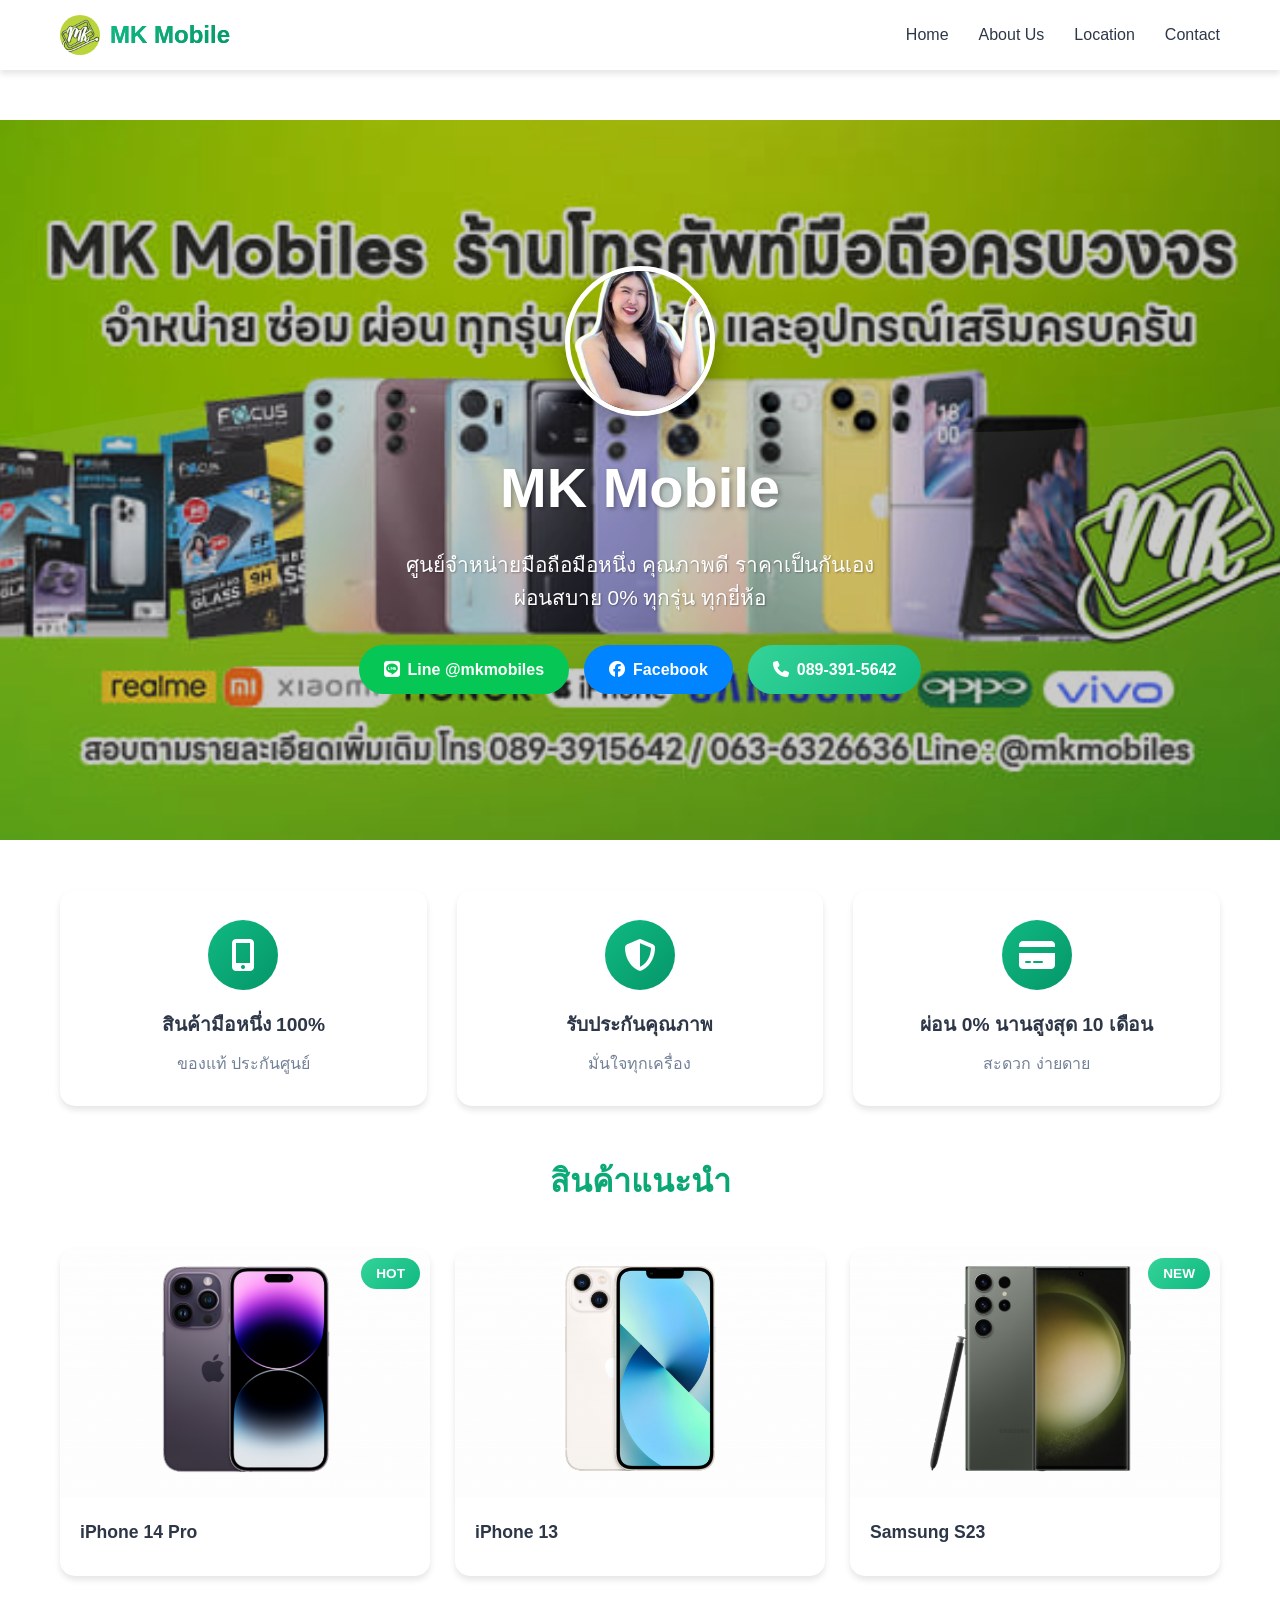
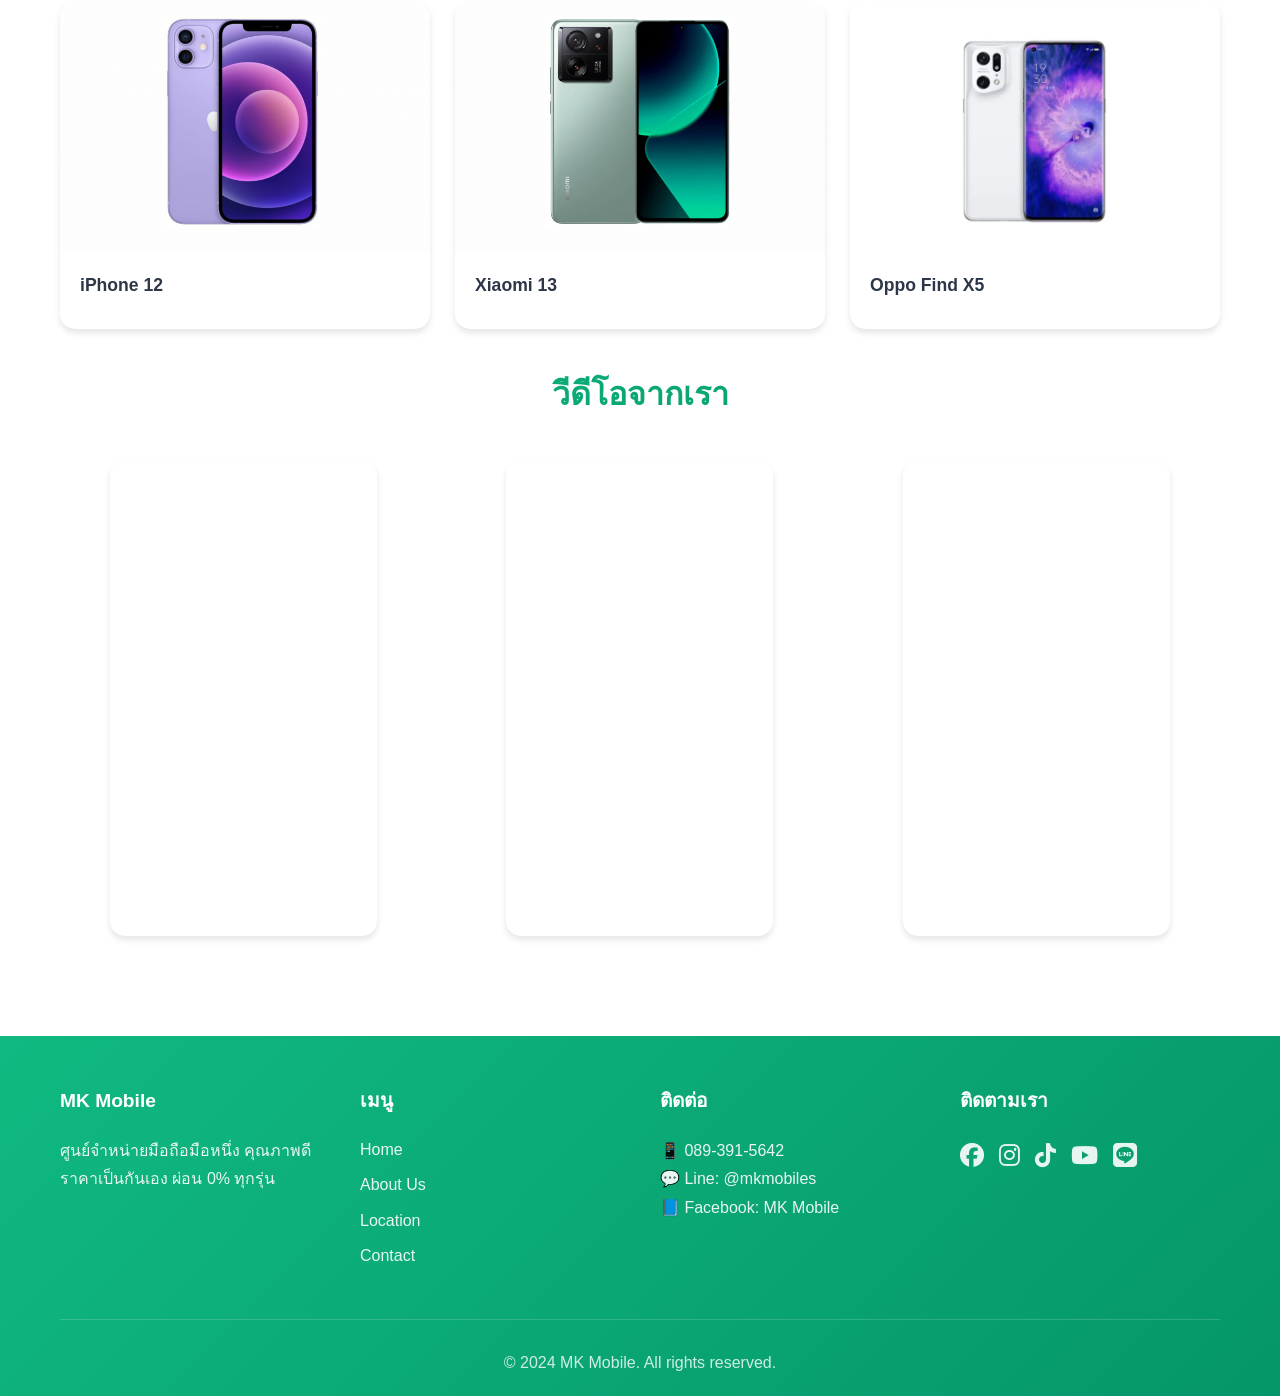
==== commit 275885a8: "2" ====
--- a/index.html
+++ b/index.html
@@ -3,8 +3,9 @@
   <head>
     <meta charset="UTF-8" />
     <meta name="viewport" content="width=device-width, initial-scale=1.0" />
-    <title>MK Mobile - ศูนย์รวมมือถือมือสอง</title>
+    <title>MK Mobile - ศูนย์จำหน่ายมือถือมือหนึ่ง</title>
     <link rel="stylesheet" href="style.css" />
+    <link rel="icon" type="image/jpeg" href="./img/logo.jpg" />
     <link
       rel="stylesheet"
       href="https://cdnjs.cloudflare.com/ajax/libs/font-awesome/6.4.0/css/all.min.css"
@@ -14,48 +15,55 @@
     <!-- Navigation -->
     <nav class="navbar">
       <div class="nav-container">
-        <div class="logo">MK Mobile</div>
+        <div class="logo">
+          <img src="./img/logo.jpg" alt="MK Mobile Logo" class="logo-img" />
+          <span>MK Mobile</span>
+        </div>
         <button class="nav-toggle" id="navToggle">
           <span></span>
           <span></span>
           <span></span>
         </button>
         <ul class="nav-menu" id="navMenu">
-          <li><a href="#home" class="nav-link active">Home</a></li>
-          <li><a href="#about" class="nav-link">About Us</a></li>
-          <li><a href="#location" class="nav-link">Location</a></li>
-          <li><a href="#contact" class="nav-link">Contact</a></li>
+          <li><a href="index.html" class="nav-link active">Home</a></li>
+          <li><a href="about.html" class="nav-link">About Us</a></li>
+          <li><a href="location.html" class="nav-link">Location</a></li>
+          <li><a href="contact.html" class="nav-link">Contact</a></li>
         </ul>
       </div>
     </nav>
 
     <!-- Home Section -->
     <section id="home" class="section home-section">
-      <!-- Hero Banner -->
-      <div class="hero-banner">
+      <!-- Hero Banner with Background Image -->
+      <div class="hero-banner" style="background-image: url('./img/banner.jpg');">
         <div class="hero-overlay"></div>
         <div class="hero-content">
+          <div class="profile-container">
+            <img src="./img/profile.png" alt="MK Mobile Profile" class="profile-image" />
+          </div>
           <h1 class="hero-title">MK Mobile</h1>
           <p class="hero-subtitle">
-            ศูนย์รวมมือถือมือสอง คุณภาพดี ราคาเป็นกันเอง
+            ศูนย์จำหน่ายมือถือมือหนึ่ง คุณภาพดี ราคาเป็นกันเอง<br/>
+            ผ่อนสบาย 0% ทุกรุ่น ทุกยี่ห้อ
           </p>
           <div class="hero-buttons">
             <a
-              href="https://line.me/ti/p/~yourid"
+              href="https://line.me/R/ti/p/@mkmobiles"
               class="btn btn-line"
               target="_blank"
             >
-              <i class="fab fa-line"></i> Line
+              <i class="fab fa-line"></i> Line @mkmobiles
             </a>
             <a
-              href="https://m.me/yourpage"
+              href="https://www.facebook.com/mkmobilemkmobiles"
               class="btn btn-messenger"
               target="_blank"
             >
-              <i class="fab fa-facebook-messenger"></i> Messenger
+              <i class="fab fa-facebook"></i> Facebook
             </a>
-            <a href="tel:0812345678" class="btn btn-phone">
-              <i class="fas fa-phone"></i> โทร
+            <a href="tel:0893915642" class="btn btn-phone">
+              <i class="fas fa-phone"></i> 089-391-5642
             </a>
           </div>
         </div>
@@ -68,21 +76,21 @@
             <div class="highlight-icon">
               <i class="fas fa-mobile-alt"></i>
             </div>
-            <h3>มือถือมากกว่า 500 รุ่น</h3>
-            <p>เลือกได้ตามใจชอบ</p>
+            <h3>สินค้ามือหนึ่ง 100%</h3>
+            <p>ของแท้ ประกันศูนย์</p>
           </div>
           <div class="highlight-card">
             <div class="highlight-icon">
               <i class="fas fa-shield-alt"></i>
             </div>
             <h3>รับประกันคุณภาพ</h3>
-            <p>ตรวจสอบทุกเครื่อง</p>
+            <p>มั่นใจทุกเครื่อง</p>
           </div>
           <div class="highlight-card">
             <div class="highlight-icon">
               <i class="fas fa-credit-card"></i>
             </div>
-            <h3>ผ่อนได้ 0%</h3>
+            <h3>ผ่อน 0% นานสูงสุด 10 เดือน</h3>
             <p>สะดวก ง่ายดาย</p>
           </div>
         </div>
@@ -99,7 +107,6 @@
             </div>
             <div class="product-info">
               <h3>iPhone 14 Pro</h3>
-              <p class="product-price">฿25,900</p>
             </div>
           </div>
           <div class="product-card">
@@ -108,7 +115,6 @@
             </div>
             <div class="product-info">
               <h3>iPhone 13</h3>
-              <p class="product-price">฿18,900</p>
             </div>
           </div>
           <div class="product-card">
@@ -118,7 +124,6 @@
             </div>
             <div class="product-info">
               <h3>Samsung S23</h3>
-              <p class="product-price">฿22,900</p>
             </div>
           </div>
           <div class="product-card">
@@ -127,7 +132,6 @@
             </div>
             <div class="product-info">
               <h3>iPhone 12</h3>
-              <p class="product-price">฿14,900</p>
             </div>
           </div>
           <div class="product-card">
@@ -136,7 +140,6 @@
             </div>
             <div class="product-info">
               <h3>Xiaomi 13</h3>
-              <p class="product-price">฿16,900</p>
             </div>
           </div>
           <div class="product-card">
@@ -145,448 +148,37 @@
             </div>
             <div class="product-info">
               <h3>Oppo Find X5</h3>
-              <p class="product-price">฿13,900</p>
-            </div>
-          </div>
-        </div>
-      </div>
-
-      <!-- About Preview -->
-      <div class="about-preview">
-        <div class="container">
-          <h2 class="section-title">เกี่ยวกับเรา</h2>
-          <p class="about-preview-text">
-            MK Mobile เป็นศูนย์รวมมือถือมือสองคุณภาพ ด้วยประสบการณ์กว่า 5 ปี
-            เราเชี่ยวชาญในการคัดสรรมือถือคุณภาพดี ราคาเป็นกันเอง
-            พร้อมบริการหลังการขายที่ดีเยี่ยม ให้คุณมั่นใจในทุกการซื้อขาย
-          </p>
-          <a href="#about" class="btn btn-primary">อ่านเพิ่มเติม</a>
+            </div>
+          </div>
+        </div>
+      </div>
+
+      <!-- Video Section -->
+      <div class="container">
+        <h2 class="section-title">วีดีโอจากเรา</h2>
+        <div class="video-grid">
+          <div class="video-card">
+            <iframe src="https://www.facebook.com/plugins/video.php?height=476&href=https%3A%2F%2Fwww.facebook.com%2Freel%2F1497253278039320%2F&show_text=false&width=267&t=0" width="267" height="476" style="border:none;overflow:hidden" scrolling="no" frameborder="0" allowfullscreen="true" allow="autoplay; clipboard-write; encrypted-media; picture-in-picture; web-share" allowFullScreen="true"></iframe>
+          </div>
+          <div class="video-card">
+            <iframe src="https://www.facebook.com/plugins/video.php?height=476&href=https%3A%2F%2Fwww.facebook.com%2Freel%2F1643980576560310%2F&show_text=false&width=267&t=0" width="267" height="476" style="border:none;overflow:hidden" scrolling="no" frameborder="0" allowfullscreen="true" allow="autoplay; clipboard-write; encrypted-media; picture-in-picture; web-share" allowFullScreen="true"></iframe>
+          </div>
+          <div class="video-card">
+            <iframe src="https://www.facebook.com/plugins/video.php?height=476&href=https%3A%2F%2Fwww.facebook.com%2Freel%2F963579109124351%2F&show_text=false&width=267&t=0" width="267" height="476" style="border:none;overflow:hidden" scrolling="no" frameborder="0" allowfullscreen="true" allow="autoplay; clipboard-write; encrypted-media; picture-in-picture; web-share" allowFullScreen="true"></iframe>
+          </div>
         </div>
       </div>
     </section>
 
-    <!-- About Us Section -->
-    <section id="about" class="section about-section">
-      <div class="container">
-        <h2 class="section-title">เกี่ยวกับ MK Mobile</h2>
-
-        <div class="about-intro">
-          <p>
-            MK Mobile เปิดให้บริการมากกว่า
-            <strong>5 ปี</strong> โดยเริ่มต้นจากร้านเล็กๆ จนเติบโตเป็น
-            <strong>2 สาขา</strong> ในปัจจุบัน
-            ด้วยความมุ่งมั่นในการให้บริการที่ดีที่สุด
-          </p>
-        </div>
-
-        <div class="stats-grid">
-          <div class="stat-card">
-            <div class="stat-number">5+</div>
-            <div class="stat-label">ปีประสบการณ์</div>
-          </div>
-          <div class="stat-card">
-            <div class="stat-number">2</div>
-            <div class="stat-label">สาขา</div>
-          </div>
-          <div class="stat-card">
-            <div class="stat-number">10,000+</div>
-            <div class="stat-label">เครื่องที่ขายไป</div>
-          </div>
-          <div class="stat-card">
-            <div class="stat-number">500+</div>
-            <div class="stat-label">รีวิวดีๆ</div>
-          </div>
-        </div>
-
-        <div class="services-section">
-          <h3 class="subsection-title">บริการของเรา</h3>
-          <div class="services-grid">
-            <div class="service-card">
-              <i class="fas fa-shopping-cart"></i>
-              <h4>ซื้อ-ขาย</h4>
-              <p>รับซื้อมือถือมือสอง ราคาสูง ขายมือถือคุณภาพ ราคาดี</p>
-            </div>
-            <div class="service-card">
-              <i class="fas fa-exchange-alt"></i>
-              <h4>แลกเปลี่ยน</h4>
-              <p>รับแลกเปลี่ยนมือถือเครื่องเก่า เป็นเครื่องใหม่</p>
-            </div>
-            <div class="service-card">
-              <i class="fas fa-credit-card"></i>
-              <h4>ผ่อนชำระ 0%</h4>
-              <p>ผ่อนได้ทุกธนาคาร ดอกเบี้ย 0% นาน 3-10 เดือน</p>
-            </div>
-            <div class="service-card">
-              <i class="fas fa-tools"></i>
-              <h4>ซ่อม-เคลม</h4>
-              <p>บริการซ่อม และรับประกันสินค้า</p>
-            </div>
-            <div class="service-card">
-              <i class="fas fa-clipboard-check"></i>
-              <h4>ตรวจเช็คสภาพ</h4>
-              <p>ตรวจสอบเครื่องทุกเครื่องก่อนส่งมอบ</p>
-            </div>
-            <div class="service-card">
-              <i class="fas fa-headset"></i>
-              <h4>บริการหลังการขาย</h4>
-              <p>ดูแลคุณแม้หลังการซื้อขาย</p>
-            </div>
-          </div>
-        </div>
-
-        <div class="branch-preview">
-          <h3 class="subsection-title">สาขาของเรา</h3>
-          <div class="branch-images">
-            <div class="branch-image-card">
-              <img src="./img/shop1.jpg" alt="สาขา 1" />
-              <p>สาขา 1 - ตลาดเซ็นทรัล</p>
-            </div>
-            <div class="branch-image-card">
-              <img src="./img/shop1.jpg" alt="สาขา 2" />
-              <p>สาขา 2 - ห้างสรรพสินค้า ABC</p>
-            </div>
-          </div>
-        </div>
-      </div>
-    </section>
-
-    <!-- Location Section -->
-    <section id="location" class="section location-section">
-      <div class="container">
-        <h2 class="section-title">สาขาของเรา</h2>
-        <p class="section-subtitle">ปัจจุบันเรามี 2 สาขา พร้อมให้บริการคุณ</p>
-
-        <div class="locations-grid">
-          <!-- Branch 1 -->
-          <div class="location-card">
-            <div class="location-image">
-              <img src="./img/shop1.jpg" alt="สาขา 1" />
-              <div class="location-badge">สาขา 1</div>
-            </div>
-            <div class="location-info">
-              <h3>สาขาตลาดเซ็นทรัล</h3>
-              <div class="location-details">
-                <div class="detail-item">
-                  <i class="fas fa-map-marker-alt"></i>
-                  <span>ชั้น 2 ตลาดเซ็นทรัล ถนนรัชดาภิเษก</span>
-                </div>
-                <div class="detail-item">
-                  <i class="fas fa-phone"></i>
-                  <a href="tel:0812345678">081-234-5678</a>
-                </div>
-                <div class="detail-item">
-                  <i class="fas fa-clock"></i>
-                  <span>เปิดทุกวัน 10:00 - 20:00 น.</span>
-                </div>
-              </div>
-              <a
-                href="https://maps.google.com/?q=13.7563,100.5018"
-                target="_blank"
-                class="btn btn-map"
-              >
-                <i class="fas fa-map"></i> ดูแผนที่
-              </a>
-            </div>
-          </div>
-
-          <!-- Branch 2 -->
-          <div class="location-card">
-            <div class="location-image">
-              <img src="./img/shop1.jpg" alt="สาขา 2" />
-              <div class="location-badge">สาขา 2</div>
-            </div>
-            <div class="location-info">
-              <h3>สาขาห้าง ABC</h3>
-              <div class="location-details">
-                <div class="detail-item">
-                  <i class="fas fa-map-marker-alt"></i>
-                  <span>ชั้น 3 ห้างสรรพสินค้า ABC ถนนพระราม 9</span>
-                </div>
-                <div class="detail-item">
-                  <i class="fas fa-phone"></i>
-                  <a href="tel:0823456789">082-345-6789</a>
-                </div>
-                <div class="detail-item">
-                  <i class="fas fa-clock"></i>
-                  <span>เปิดทุกวัน 10:00 - 21:00 น.</span>
-                </div>
-              </div>
-              <a
-                href="https://maps.google.com/?q=13.7563,100.5618"
-                target="_blank"
-                class="btn btn-map"
-              >
-                <i class="fas fa-map"></i> ดูแผนที่
-              </a>
-            </div>
-          </div>
-
-          <!-- Coming Soon Branches -->
-          <div class="location-card coming-soon">
-            <div class="location-image">
-              <img src="./img/shop1.jpg" alt="สาขา 3" />
-              <div class="coming-soon-badge">
-                <i class="fas fa-clock"></i>
-                <span>เร็วๆ นี้</span>
-              </div>
-            </div>
-            <div class="location-info">
-              <h3>สาขาที่ 3 - กำลังจะเปิด!</h3>
-              <p>
-                ติดตามข่าวสารการเปิดสาขาใหม่ได้ที่ช่องทาง Social Media ของเรา
-              </p>
-            </div>
-          </div>
-
-          <div class="location-card coming-soon">
-            <div class="location-image">
-              <img src="./img/shop1.jpg" alt="สาขา 4" />
-              <div class="coming-soon-badge">
-                <i class="fas fa-clock"></i>
-                <span>เร็วๆ นี้</span>
-              </div>
-            </div>
-            <div class="location-info">
-              <h3>สาขาที่ 4 - กำลังจะเปิด!</h3>
-              <p>เรากำลังขยายสาขาเพื่อให้บริการคุณได้ดียิ่งขึ้น</p>
-            </div>
-          </div>
-        </div>
-
-        <div class="expansion-info">
-          <h3>เราขยายกิจการอย่างต่อเนื่อง</h3>
-          <p>
-            เป้าหมายของเราคือการเปิดสาขาให้ครอบคลุมทุกพื้นที่
-            เพื่อความสะดวกของลูกค้าทุกท่าน
-          </p>
-        </div>
-      </div>
-    </section>
-
-    <!-- Contact Section -->
-    <section id="contact" class="section contact-section">
-      <div class="container">
-        <h2 class="section-title">ติดต่อเรา</h2>
-        <p class="section-subtitle">พร้อมให้บริการและให้คำปรึกษาทุกช่องทาง</p>
-
-        <!-- Main Contact Methods -->
-        <div class="contact-methods">
-          <div class="contact-card">
-            <div class="contact-icon line-color">
-              <i class="fab fa-line"></i>
-            </div>
-            <h3>Line Official</h3>
-            <p>@mkmobile</p>
-            <a
-              href="https://line.me/ti/p/~yourid"
-              target="_blank"
-              class="btn btn-line"
-            >
-              <i class="fab fa-line"></i> เพิ่มเพื่อน
-            </a>
-          </div>
-
-          <div class="contact-card">
-            <div class="contact-icon messenger-color">
-              <i class="fab fa-facebook-messenger"></i>
-            </div>
-            <h3>Facebook Messenger</h3>
-            <p>MK Mobile Official</p>
-            <a
-              href="https://m.me/yourpage"
-              target="_blank"
-              class="btn btn-messenger"
-            >
-              <i class="fab fa-facebook-messenger"></i> ส่งข้อความ
-            </a>
-          </div>
-
-          <div class="contact-card">
-            <div class="contact-icon phone-color">
-              <i class="fas fa-phone"></i>
-            </div>
-            <h3>โทรศัพท์</h3>
-            <p>สาขา 1: 081-234-5678<br />สาขา 2: 082-345-6789</p>
-            <a href="tel:0812345678" class="btn btn-phone">
-              <i class="fas fa-phone"></i> โทรเลย
-            </a>
-          </div>
-        </div>
-
-        <!-- Detailed Contact Info -->
-        <div class="contact-details-section">
-          <h3 class="subsection-title">ข้อมูลติดต่อแบบละเอียด</h3>
-
-          <div class="contact-info-grid">
-            <!-- Sales Contact -->
-            <div class="info-card">
-              <div class="info-header">
-                <i class="fas fa-shopping-bag"></i>
-                <h4>ติดต่อฝ่ายขาย</h4>
-              </div>
-              <div class="info-content">
-                <p><strong>สาขา 1 (ตลาดเซ็นทรัล)</strong></p>
-                <p>คุณแอน: 081-234-5678</p>
-                <p>คุณบี: 081-234-5679</p>
-                <p class="mt-2"><strong>สาขา 2 (ห้าง ABC)</strong></p>
-                <p>คุณซี: 082-345-6789</p>
-                <p>คุณดี: 082-345-6790</p>
-                <p class="info-note">เปิดบริการทุกวัน 10:00 - 20:00 น.</p>
-              </div>
-            </div>
-
-            <!-- Repair Service -->
-            <div class="info-card">
-              <div class="info-header">
-                <i class="fas fa-tools"></i>
-                <h4>แจ้งซ่อม/เคลม</h4>
-              </div>
-              <div class="info-content">
-                <p><strong>ช่องทางแจ้งซ่อม:</strong></p>
-                <p>📱 โทร: 081-999-8888</p>
-                <p>💬 Line: @mkmobile-repair</p>
-                <p>
-                  📧 Email:
-                  <a
-                    href="/cdn-cgi/l/email-protection"
-                    class="__cf_email__"
-                    data-cfemail="2f5d4a5f4e465d6f424442404d46434a014c4042"
-                    >[email&#160;protected]</a
-                  >
-                </p>
-                <p class="mt-2"><strong>ระยะเวลารับประกัน:</strong></p>
-                <p>• อุปกรณ์: 7 วัน</p>
-                <p>• เครื่อง: 30 วัน (เงื่อนไขตามกรมธรรม์)</p>
-                <p class="info-note">เปิดรับเรื่อง จ-ส 09:00 - 18:00 น.</p>
-              </div>
-            </div>
-
-            <!-- Customer Service -->
-            <div class="info-card">
-              <div class="info-header">
-                <i class="fas fa-headset"></i>
-                <h4>ฝ่ายบริการลูกค้า</h4>
-              </div>
-              <div class="info-content">
-                <p><strong>สอบถามข้อมูลทั่วไป:</strong></p>
-                <p>📱 โทร: 081-888-7777</p>
-                <p>💬 Line: @mkmobile</p>
-                <p>
-                  📧 Email:
-                  <a
-                    href="/cdn-cgi/l/email-protection"
-                    class="__cf_email__"
-                    data-cfemail="83eaede5ecc3eee8eeece1eaefe6ade0ecee"
-                    >[email&#160;protected]</a
-                  >
-                </p>
-                <p class="mt-2"><strong>ร้องเรียน/แนะนำบริการ:</strong></p>
-                <p>
-                  📧 Email:
-                  <a
-                    href="/cdn-cgi/l/email-protection"
-                    class="__cf_email__"
-                    data-cfemail="6c0a0909080e0d0f072c010701030e050009420f0301"
-                    >[email&#160;protected]</a
-                  >
-                </p>
-                <p class="info-note">ตอบกลับภายใน 24 ชั่วโมง</p>
-              </div>
-            </div>
-
-            <!-- Installment Info -->
-            <div class="info-card">
-              <div class="info-header">
-                <i class="fas fa-credit-card"></i>
-                <h4>สอบถามการผ่อนชำระ</h4>
-              </div>
-              <div class="info-content">
-                <p><strong>ติดต่อสอบถาม:</strong></p>
-                <p>📱 โทร: 081-777-6666</p>
-                <p>💬 Line: @mkmobile-credit</p>
-                <p class="mt-2"><strong>ธนาคารที่ร่วมบริการ:</strong></p>
-                <p>• กสิกรไทย, กรุงเทพ, ไทยพาณิชย์</p>
-                <p>• กรุงศรี, ธนชาต, TMB</p>
-                <p class="info-note">
-                  ผ่อน 0% นาน 3-10 เดือน (บัตรเครดิตที่ร่วมรายการ)
-                </p>
-              </div>
-            </div>
-          </div>
-        </div>
-
-        <!-- Physical Address -->
-        <div class="address-section">
-          <h3 class="subsection-title">ที่อยู่สาขา</h3>
-          <div class="address-grid">
-            <div class="address-card">
-              <h4><i class="fas fa-store"></i> สาขา 1 - ตลาดเซ็นทรัล</h4>
-              <p class="address-text">
-                เลขที่ 123 ชั้น 2 ตลาดเซ็นทรัล<br />
-                ถนนรัชดาภิเษก แขวงดินแดง<br />
-                เขตดินแดง กรุงเทพมหานคร 10400
-              </p>
-              <div class="address-links">
-                <a
-                  href="https://maps.google.com/?q=13.7563,100.5018"
-                  target="_blank"
-                  class="btn-link"
-                >
-                  <i class="fas fa-map-marked-alt"></i> ดูใน Google Maps
-                </a>
-                <a href="tel:0812345678" class="btn-link">
-                  <i class="fas fa-phone"></i> 081-234-5678
-                </a>
-              </div>
-            </div>
-
-            <div class="address-card">
-              <h4><i class="fas fa-store"></i> สาขา 2 - ห้าง ABC</h4>
-              <p class="address-text">
-                เลขที่ 456 ชั้น 3 ห้างสรรพสินค้า ABC<br />
-                ถนนพระราม 9 แขวงห้วยขวาง<br />
-                เขตห้วยขวาง กรุงเทพมหานคร 10310
-              </p>
-              <div class="address-links">
-                <a
-                  href="https://maps.google.com/?q=13.7563,100.5618"
-                  target="_blank"
-                  class="btn-link"
-                >
-                  <i class="fas fa-map-marked-alt"></i> ดูใน Google Maps
-                </a>
-                <a href="tel:0823456789" class="btn-link">
-                  <i class="fas fa-phone"></i> 082-345-6789
-                </a>
-              </div>
-            </div>
-          </div>
-        </div>
-
-        <!-- Social Media -->
-        <div class="social-section">
-          <h3 class="subsection-title">ติดตามเราบน Social Media</h3>
-          <div class="social-links">
-            <a href="#" class="social-btn facebook">
-              <i class="fab fa-facebook"></i>
-              <span>Facebook</span>
-            </a>
-            <a href="#" class="social-btn instagram">
-              <i class="fab fa-instagram"></i>
-              <span>Instagram</span>
-            </a>
-            <a href="#" class="social-btn tiktok">
-              <i class="fab fa-tiktok"></i>
-              <span>TikTok</span>
-            </a>
-            <a href="#" class="social-btn youtube">
-              <i class="fab fa-youtube"></i>
-              <span>YouTube</span>
-            </a>
-          </div>
-        </div>
-      </div>
-    </section>
+    <!-- Floating Action Buttons -->
+    <div class="floating-actions">
+      <a href="https://line.me/R/ti/p/@mkmobiles" target="_blank" class="fab-btn fab-line">
+        <i class="fab fa-line"></i>
+      </a>
+      <a href="tel:0893915642" class="fab-btn fab-phone">
+        <i class="fas fa-phone"></i>
+      </a>
+    </div>
 
     <!-- Footer -->
     <footer class="footer">
@@ -594,36 +186,40 @@
         <div class="footer-content">
           <div class="footer-section">
             <h4>MK Mobile</h4>
-            <p>ศูนย์รวมมือถือมือสอง คุณภาพดี ราคาเป็นกันเอง</p>
+            <p>ศูนย์จำหน่ายมือถือมือหนึ่ง คุณภาพดี ราคาเป็นกันเอง ผ่อน 0% ทุกรุ่น</p>
           </div>
           <div class="footer-section">
             <h4>เมนู</h4>
             <ul>
-              <li><a href="#home">Home</a></li>
-              <li><a href="#about">About Us</a></li>
-              <li><a href="#location">Location</a></li>
-              <li><a href="#contact">Contact</a></li>
+              <li><a href="index.html">Home</a></li>
+              <li><a href="about.html">About Us</a></li>
+              <li><a href="location.html">Location</a></li>
+              <li><a href="contact.html">Contact</a></li>
             </ul>
           </div>
           <div class="footer-section">
             <h4>ติดต่อ</h4>
-            <p>📱 081-234-5678</p>
-            <p>
-              📧
-              <a
-                href="/cdn-cgi/l/email-protection"
-                class="__cf_email__"
-                data-cfemail="e980878f86a9848284868b80858cc78a8684"
-                >[email&#160;protected]</a
-              >
-            </p>
-            <p>💬 Line: @mkmobile</p>
+            <p>📱 089-391-5642</p>
+            <p>💬 Line: @mkmobiles</p>
+            <p>📘 Facebook: MK Mobile</p>
+          </div>
+          <div class="footer-section">
+            <h4>ติดตามเรา</h4>
+            <div class="footer-social">
+              <a href="https://www.facebook.com/mkmobilemkmobiles" target="_blank"><i class="fab fa-facebook"></i></a>
+              <a href="https://www.instagram.com/mkmobile.official" target="_blank"><i class="fab fa-instagram"></i></a>
+              <a href="https://www.tiktok.com/@mkmobiles.official" target="_blank"><i class="fab fa-tiktok"></i></a>
+              <a href="https://www.youtube.com/@mkmobile.official" target="_blank"><i class="fab fa-youtube"></i></a>
+              <a href="https://line.me/R/ti/p/@mkmobiles" target="_blank"><i class="fab fa-line"></i></a>
+            </div>
           </div>
         </div>
         <div class="footer-bottom">
-          <p>&copy</p>
+          <p>&copy; 2024 MK Mobile. All rights reserved.</p>
         </div>
       </div>
     </footer>
+    
+    <script src="script.js"></script>
   </body>
 </html>
--- a/style.css
+++ b/style.css
@@ -93,6 +93,23 @@
     -webkit-background-clip: text;
     -webkit-text-fill-color: transparent;
     background-clip: text;
+    display: flex;
+    align-items: center;
+    gap: 10px;
+}
+
+.logo-img {
+    width: 40px;
+    height: 40px;
+    border-radius: 50%;
+    object-fit: cover;
+}
+
+.logo span {
+    background: var(--gradient-1);
+    -webkit-background-clip: text;
+    -webkit-text-fill-color: transparent;
+    background-clip: text;
 }
 
 .nav-menu {
@@ -150,14 +167,31 @@
 /* Hero Section */
 .hero-banner {
     position: relative;
-    height: 70vh;
-    min-height: 500px;
+    height: 80vh;
+    min-height: 600px;
     background: var(--gradient-1);
+    background-size: cover;
+    background-position: center;
+    background-repeat: no-repeat;
     display: flex;
     align-items: center;
     justify-content: center;
     margin-top: 60px;
     overflow: hidden;
+}
+
+.profile-container {
+    margin-bottom: 20px;
+}
+
+.profile-image {
+    width: 150px;
+    height: 150px;
+    border-radius: 50%;
+    border: 5px solid var(--white);
+    box-shadow: 0 10px 30px rgba(0, 0, 0, 0.3);
+    object-fit: cover;
+    animation: fadeInUp 0.8s ease-out;
 }
 
 .hero-banner::before {
@@ -360,6 +394,34 @@
     margin: 40px 0;
 }
 
+/* Video Grid */
+.video-grid {
+    display: grid;
+    grid-template-columns: repeat(auto-fit, minmax(267px, 1fr));
+    gap: 30px;
+    margin: 40px 0;
+    justify-items: center;
+}
+
+.video-card {
+    background: var(--white);
+    border-radius: 15px;
+    overflow: hidden;
+    box-shadow: var(--shadow);
+    transition: transform 0.3s, box-shadow 0.3s;
+}
+
+.video-card:hover {
+    transform: translateY(-5px);
+    box-shadow: var(--shadow-lg);
+}
+
+.video-card iframe {
+    display: block;
+    max-width: 100%;
+    border-radius: 15px;
+}
+
 .product-card {
     background: var(--white);
     border-radius: 15px;
@@ -912,6 +974,10 @@
     background: linear-gradient(135deg, #ff0000 0%, #cc0000 100%);
 }
 
+.social-btn.line {
+    background: linear-gradient(135deg, #06c755 0%, #05b34c 100%);
+}
+
 .social-btn i {
     font-size: 1.3rem;
 }
@@ -964,6 +1030,24 @@
     padding-top: 30px;
     border-top: 1px solid rgba(255, 255, 255, 0.2);
     opacity: 0.8;
+}
+
+.footer-social {
+    display: flex;
+    gap: 15px;
+    margin-top: 10px;
+}
+
+.footer-social a {
+    color: var(--white);
+    font-size: 1.5rem;
+    transition: transform 0.3s, opacity 0.3s;
+    opacity: 0.9;
+}
+
+.footer-social a:hover {
+    transform: scale(1.2);
+    opacity: 1;
 }
 
 /* Floating Action Buttons */
